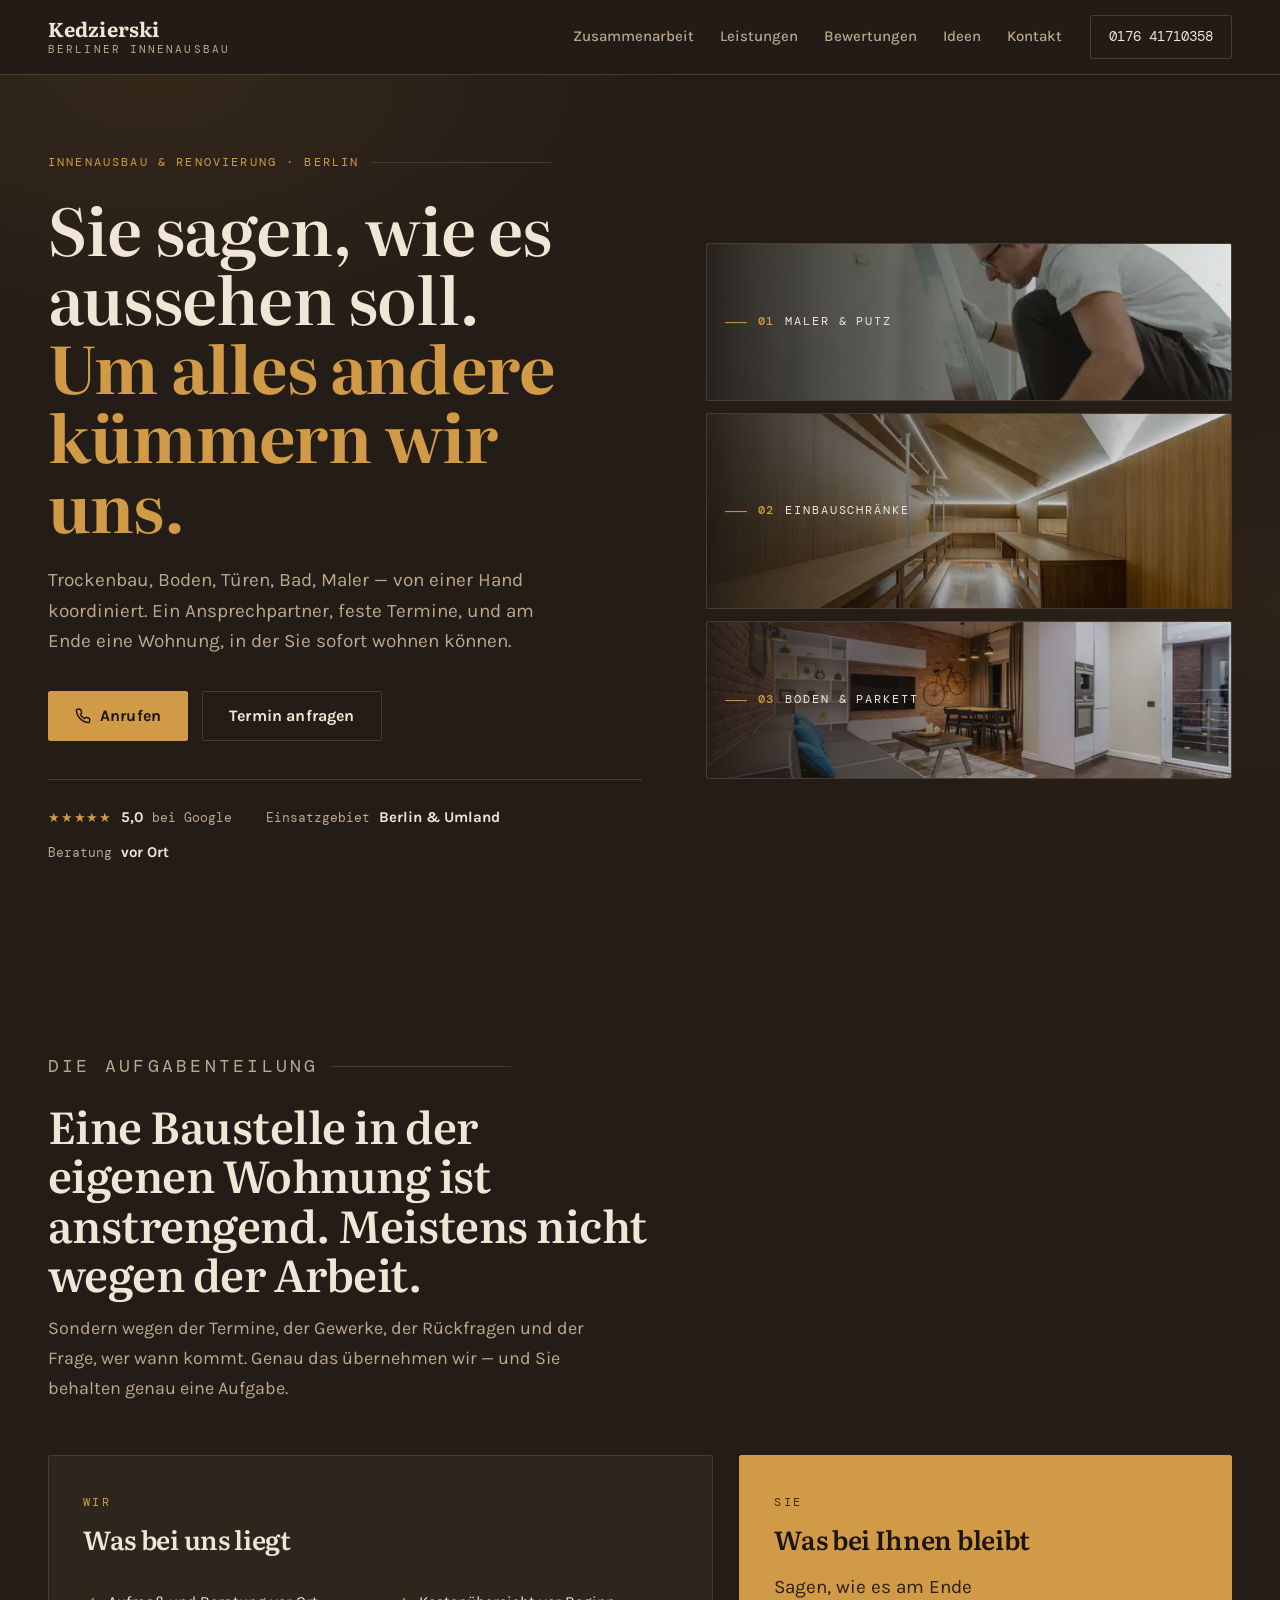
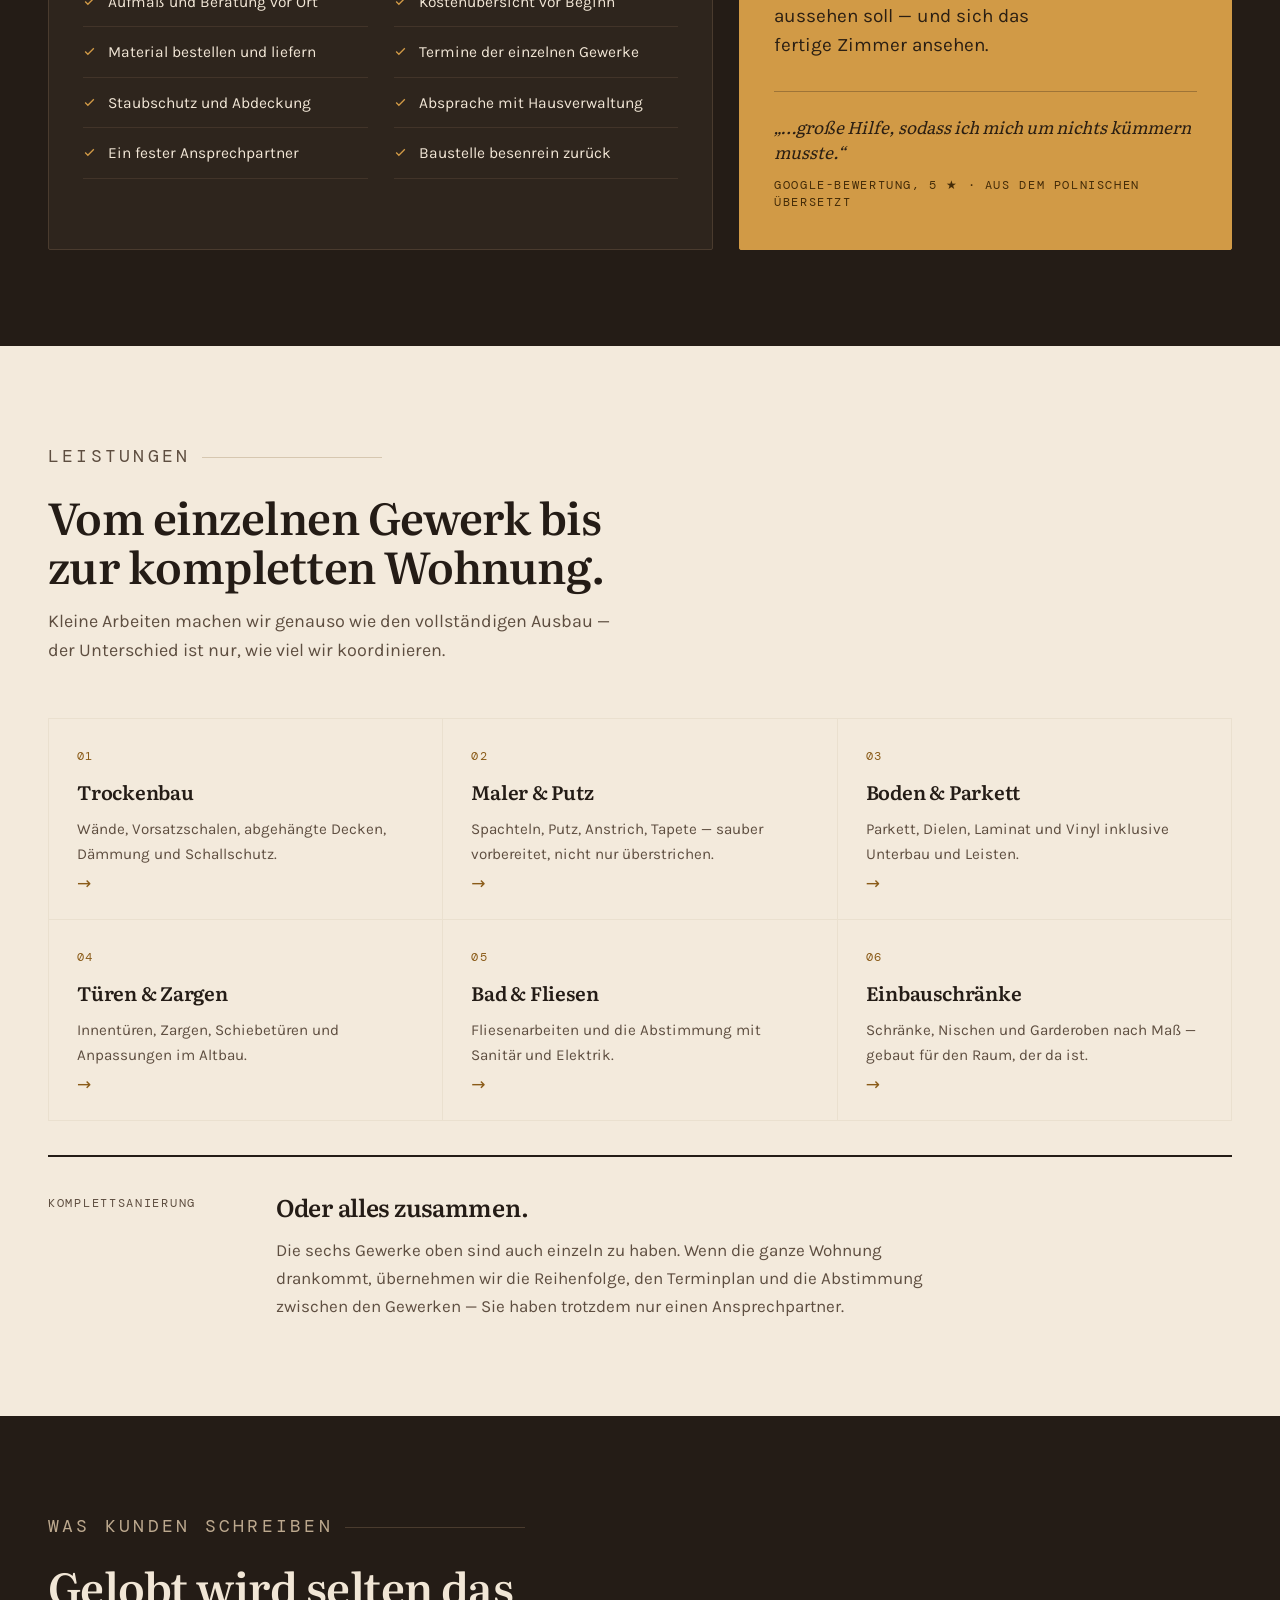
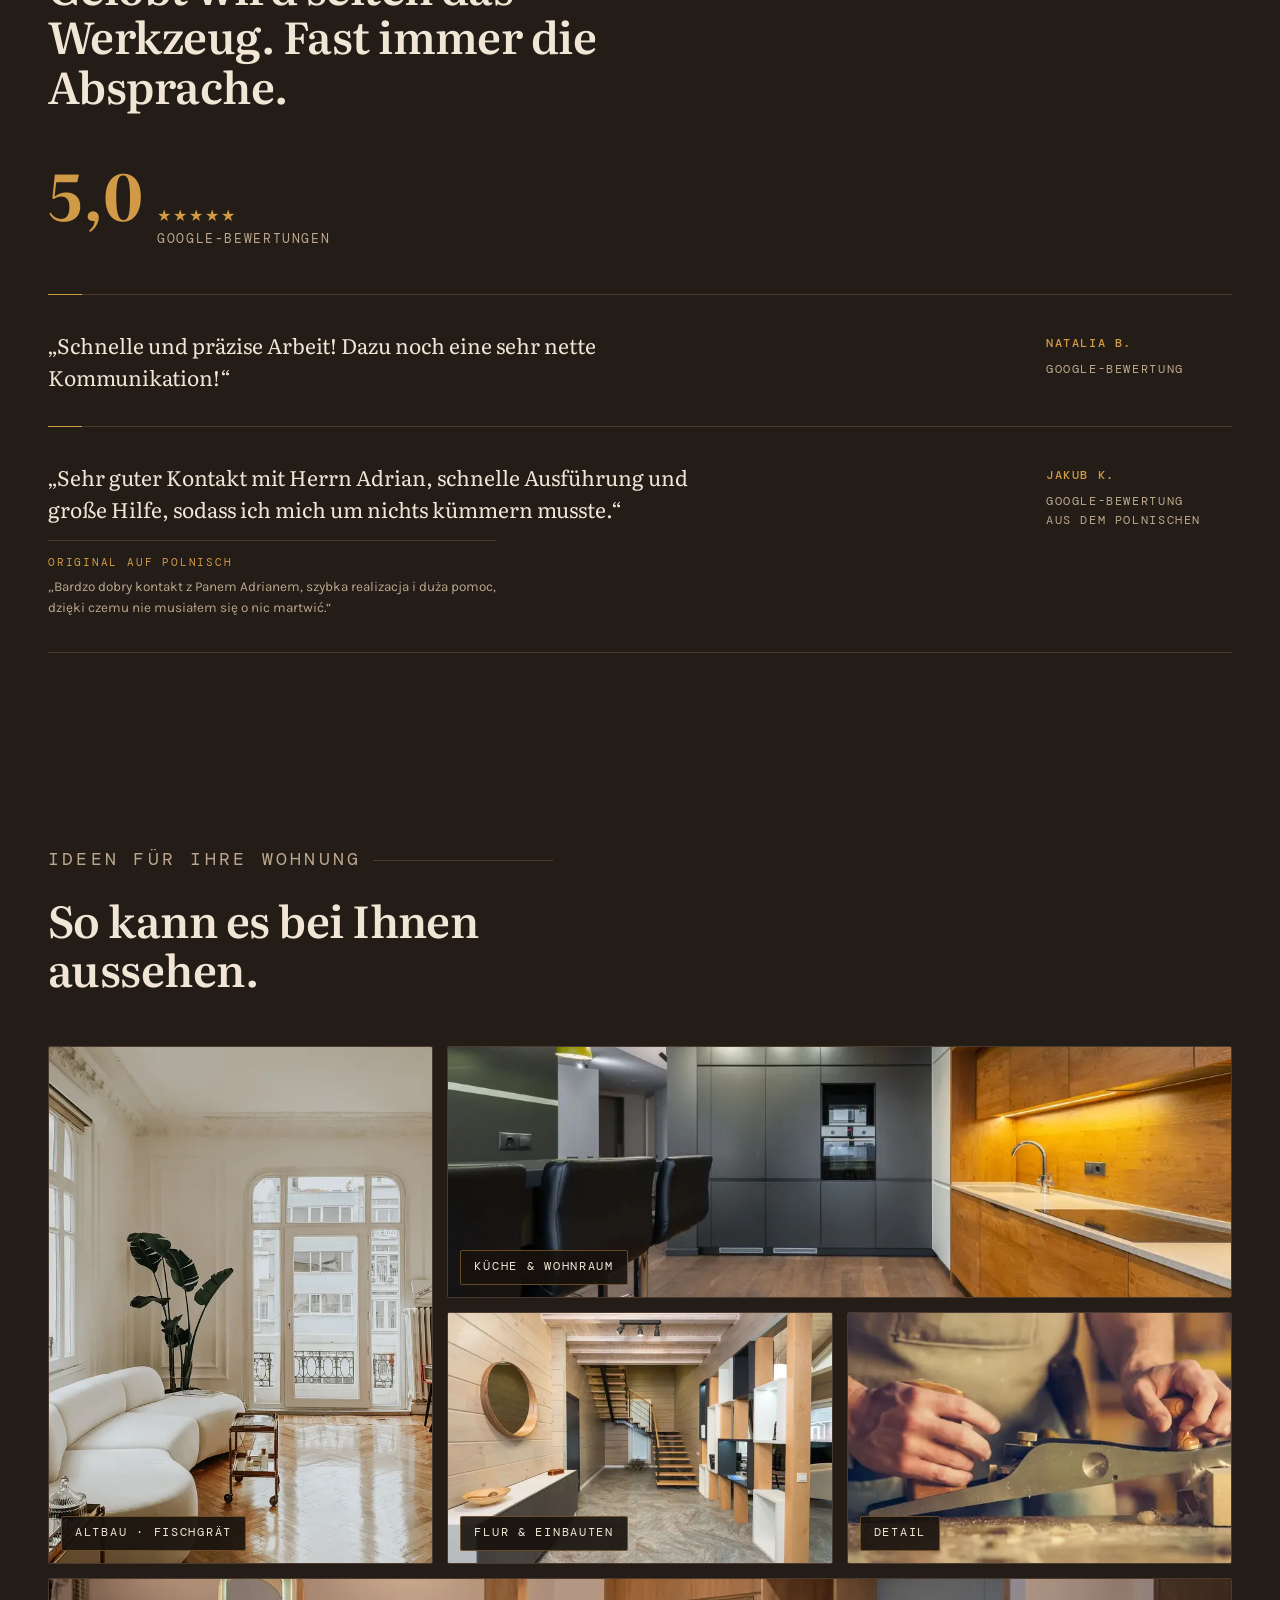
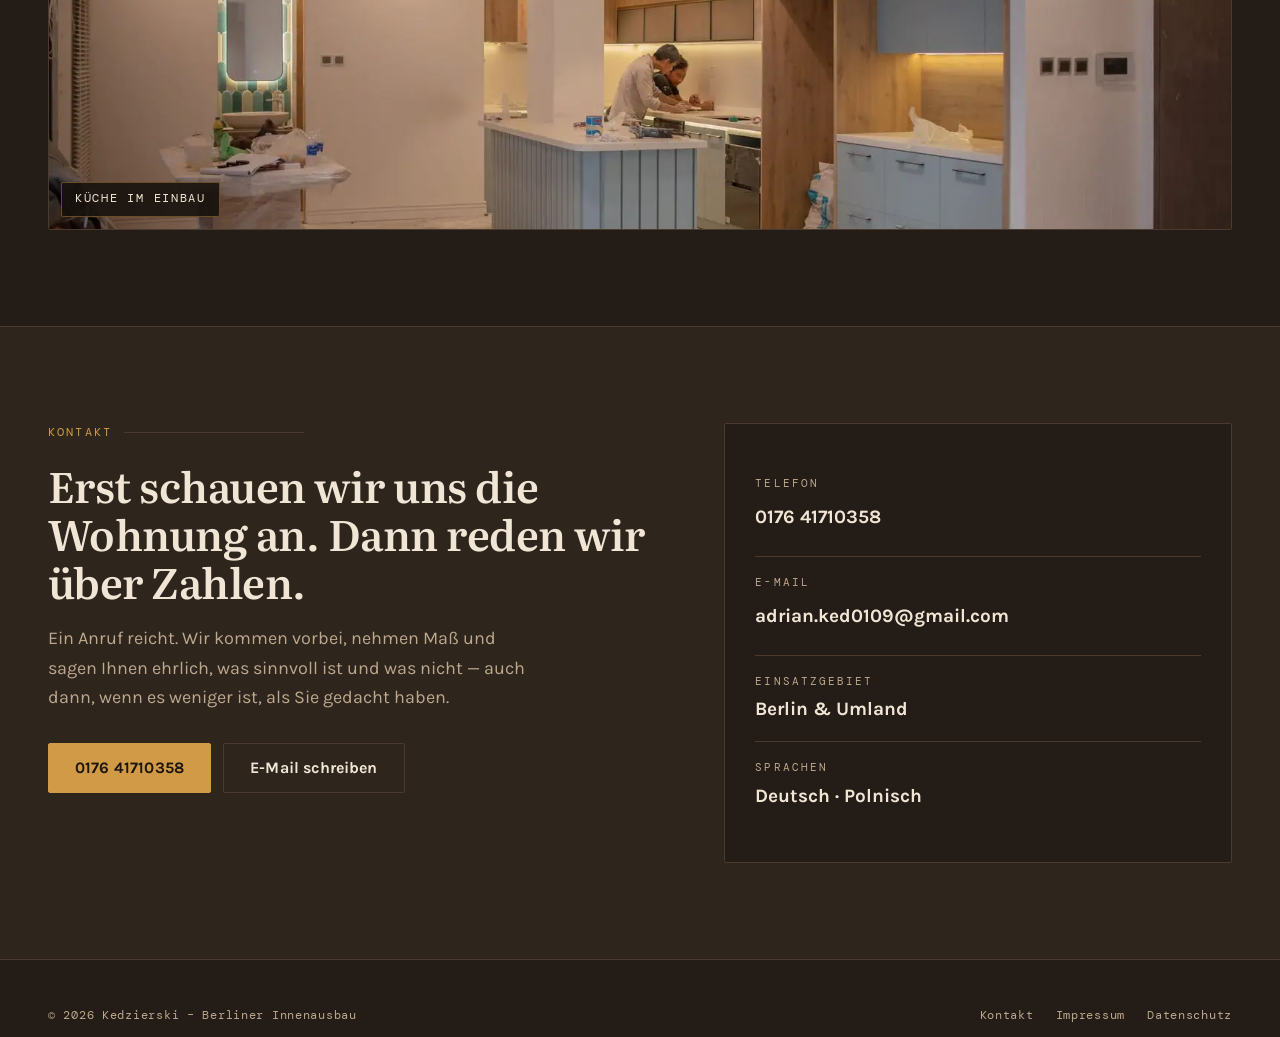
==== index.html @ a7fd0e28 "Deploy 2026-10-16T20:33 from kedzierski-site@2c02936" ====
<!DOCTYPE html><html lang="de" data-astro-cid-5hce7sga> <head><meta charset="utf-8"><meta name="viewport" content="width=device-width, initial-scale=1"><title>Innenausbau &amp; Renovierung Berlin | Kedzierski</title><meta name="description" content="Innenausbau und Renovierung in Berlin: Trockenbau, Maler &#38; Putz, Parkett, Türen, Bad &#38; Fliesen, Einbauschränke – einzeln oder als Komplettsanierung aus einer Hand."><link rel="canonical" href="https://kedzierski-innenausbau.de/"><meta name="theme-color" content="#241C16"><link rel="icon" href="/favicon.ico" sizes="32x32"><link rel="icon" href="/icon-192.png" type="image/png" sizes="192x192"><link rel="apple-touch-icon" href="/apple-touch-icon.png"><!-- share preview (WhatsApp, Facebook, Google Business links) --><meta property="og:type" content="website"><meta property="og:locale" content="de_DE"><meta property="og:site_name" content="Kedzierski – Berliner Innenausbau"><meta property="og:title" content="Innenausbau &#38; Renovierung Berlin | Kedzierski"><meta property="og:description" content="Innenausbau und Renovierung in Berlin: Trockenbau, Maler &#38; Putz, Parkett, Türen, Bad &#38; Fliesen, Einbauschränke – einzeln oder als Komplettsanierung aus einer Hand."><meta property="og:url" content="https://kedzierski-innenausbau.de/"><meta property="og:image" content="https://kedzierski-innenausbau.de/og.jpg"><meta property="og:image:width" content="1200"><meta property="og:image:height" content="630"><meta name="twitter:card" content="summary_large_image"><script type="application/ld+json">{"@context":"https://schema.org","@graph":[{"@type":"HomeAndConstructionBusiness","@id":"https://kedzierski-innenausbau.de/#betrieb","name":"Kedzierski – Berliner Innenausbau","url":"https://kedzierski-innenausbau.de/","telephone":"+4917641710358","email":"adrian.ked0109@gmail.com","image":"https://kedzierski-innenausbau.de/og.jpg","logo":"https://kedzierski-innenausbau.de/icon-512.png","address":{"@type":"PostalAddress","addressLocality":"Berlin","addressCountry":"DE"},"areaServed":{"@type":"City","name":"Berlin"},"hasMap":"https://maps.google.com/?cid=2458978748510472837","sameAs":["https://maps.google.com/?cid=2458978748510472837"],"hasOfferCatalog":{"@type":"OfferCatalog","name":"Leistungen","itemListElement":[{"@type":"Offer","itemOffered":{"@type":"Service","name":"Trockenbau","url":"https://kedzierski-innenausbau.de/trockenbau/"}},{"@type":"Offer","itemOffered":{"@type":"Service","name":"Maler & Putz","url":"https://kedzierski-innenausbau.de/maler-putz/"}},{"@type":"Offer","itemOffered":{"@type":"Service","name":"Boden & Parkett","url":"https://kedzierski-innenausbau.de/boden-parkett/"}},{"@type":"Offer","itemOffered":{"@type":"Service","name":"Türen & Zargen","url":"https://kedzierski-innenausbau.de/tueren-zargen/"}},{"@type":"Offer","itemOffered":{"@type":"Service","name":"Bad & Fliesen","url":"https://kedzierski-innenausbau.de/bad-fliesen/"}},{"@type":"Offer","itemOffered":{"@type":"Service","name":"Einbauschränke","url":"https://kedzierski-innenausbau.de/einbauschraenke/"}},{"@type":"Offer","itemOffered":{"@type":"Service","name":"Komplettsanierung"}}]}},{"@type":"WebSite","@id":"https://kedzierski-innenausbau.de/#website","url":"https://kedzierski-innenausbau.de/","name":"Kedzierski – Berliner Innenausbau","inLanguage":"de-DE","publisher":{"@id":"https://kedzierski-innenausbau.de/#betrieb"}}]}</script><!-- no Google Fonts, no Maps iframe, no third-party anything: nothing here needs consent --><link rel="stylesheet" href="/_astro/datenschutz.COICJlT1.css">
<link rel="stylesheet" href="/_astro/index.COWUiCpA.css"></head> <body data-astro-cid-5hce7sga> <header class="nav" data-astro-cid-5hce7sga> <div class="wrap nav-in" data-astro-cid-5hce7sga> <a class="brand" href="#top" data-astro-cid-5hce7sga> <b data-astro-cid-5hce7sga>Kedzierski</b> <span data-astro-cid-5hce7sga>Berliner Innenausbau</span> </a> <nav class="nav-links" data-astro-cid-5hce7sga> <a href="#ablauf" data-astro-cid-5hce7sga>Zusammenarbeit</a><a href="#leistungen" data-astro-cid-5hce7sga>Leistungen</a><a href="#bewertungen" data-astro-cid-5hce7sga>Bewertungen</a><a href="#arbeiten" data-astro-cid-5hce7sga>Ideen</a><a href="#kontakt" data-astro-cid-5hce7sga>Kontakt</a> </nav> <a class="nav-tel" href="tel:+4917641710358" data-astro-cid-5hce7sga>0176 41710358</a> </div> </header> <main id="top" data-astro-cid-5hce7sga>   <section class="hero" data-astro-cid-j7pv25f6> <div class="wrap hero-in" data-astro-cid-j7pv25f6> <div data-astro-cid-j7pv25f6> <p class="eyebrow" data-astro-cid-j7pv25f6>Innenausbau &amp; Renovierung · Berlin</p> <h1 data-astro-cid-j7pv25f6>Sie sagen, wie es aussehen soll. <em data-astro-cid-j7pv25f6>Um alles andere kümmern wir uns.</em></h1> <p class="hero-sub" data-astro-cid-j7pv25f6>Trockenbau, Boden, Türen, Bad, Maler — von einer Hand koordiniert. Ein Ansprechpartner, feste Termine, und am Ende eine Wohnung, in der Sie sofort wohnen können.</p> <div class="hero-cta" data-astro-cid-j7pv25f6> <a class="btn btn-solid" href="tel:+4917641710358" data-astro-cid-j7pv25f6> <svg width="16" height="16" viewBox="0 0 24 24" fill="none" stroke="currentColor" stroke-width="2.2" stroke-linecap="round" stroke-linejoin="round" aria-hidden="true" data-astro-cid-j7pv25f6><path d="M22 16.9v3a2 2 0 0 1-2.2 2 19.8 19.8 0 0 1-8.6-3.1 19.5 19.5 0 0 1-6-6A19.8 19.8 0 0 1 2.1 4.2 2 2 0 0 1 4.1 2h3a2 2 0 0 1 2 1.7c.1 1 .4 1.9.7 2.8a2 2 0 0 1-.5 2.1L8.1 9.9a16 16 0 0 0 6 6l1.3-1.2a2 2 0 0 1 2.1-.5c.9.3 1.8.6 2.8.7a2 2 0 0 1 1.7 2Z" data-astro-cid-j7pv25f6></path></svg> Anrufen </a> <a class="btn btn-ghost" href="#kontakt" data-astro-cid-j7pv25f6>Termin anfragen</a> </div> <div class="hero-facts" data-astro-cid-j7pv25f6> <p class="fact" data-astro-cid-j7pv25f6><span class="stars" data-astro-cid-j7pv25f6>★★★★★</span> <b data-astro-cid-j7pv25f6>5,0</b> bei Google</p> <p class="fact" data-astro-cid-j7pv25f6>Einsatzgebiet <b data-astro-cid-j7pv25f6>Berlin &amp; Umland</b></p> <p class="fact" data-astro-cid-j7pv25f6>Beratung <b data-astro-cid-j7pv25f6>vor Ort</b></p> </div> </div> <div class="slats" data-astro-cid-j7pv25f6> <a class="slat" href="/maler-putz/" data-astro-cid-j7pv25f6> <picture data-astro-cid-j7pv25f6><source type="image/webp" srcset="/images/w/pexels-6474192-640.webp 640w, /images/w/pexels-6474192-1100.webp 1100w, /images/w/pexels-6474192-1600.webp 1600w" sizes="(max-width: 900px) calc(100vw - 32px), 540px" data-astro-cid-j7pv25f6><img src="/images/pexels-6474192.jpg" alt="Handwerker verspachtelt mit einem Spachtel eine Wand im Innenausbau" width="1600" height="1067" loading="eager" data-astro-cid-j7pv25f6></picture> <span class="slat-label" data-astro-cid-j7pv25f6><i data-astro-cid-j7pv25f6></i><b data-astro-cid-j7pv25f6>01</b>Maler &amp; Putz</span> </a><a class="slat" href="/einbauschraenke/" data-astro-cid-j7pv25f6> <picture data-astro-cid-j7pv25f6><source type="image/webp" srcset="/images/w/pexels-20705883-640.webp 640w, /images/w/pexels-20705883-1100.webp 1100w, /images/w/pexels-20705883-1600.webp 1600w" sizes="(max-width: 900px) calc(100vw - 32px), 540px" data-astro-cid-j7pv25f6><img src="/images/pexels-20705883.jpg" alt="Begehbarer Kleiderschrank aus Nussbaumholz mit indirekter Beleuchtung" width="1600" height="1067" loading="eager" data-astro-cid-j7pv25f6></picture> <span class="slat-label" data-astro-cid-j7pv25f6><i data-astro-cid-j7pv25f6></i><b data-astro-cid-j7pv25f6>02</b>Einbauschränke</span> </a><a class="slat" href="/boden-parkett/" data-astro-cid-j7pv25f6> <picture data-astro-cid-j7pv25f6><source type="image/webp" srcset="/images/w/pexels-7018252-640.webp 640w, /images/w/pexels-7018252-1100.webp 1100w, /images/w/pexels-7018252-1600.webp 1600w" sizes="(max-width: 900px) calc(100vw - 32px), 540px" data-astro-cid-j7pv25f6><img src="/images/pexels-7018252.jpg" alt="Wohnzimmer mit dunklem Dielenboden und Ziegelwand nach dem Ausbau" width="1600" height="1067" loading="eager" data-astro-cid-j7pv25f6></picture> <span class="slat-label" data-astro-cid-j7pv25f6><i data-astro-cid-j7pv25f6></i><b data-astro-cid-j7pv25f6>03</b>Boden &amp; Parkett</span> </a> </div> </div> </section>  <section class="sec" id="ablauf" data-astro-cid-j7pv25f6> <div class="wrap" data-astro-cid-j7pv25f6> <div class="sec-head" data-astro-cid-j7pv25f6> <p class="eyebrow" data-astro-cid-j7pv25f6>Die Aufgabenteilung</p> <h2 data-astro-cid-j7pv25f6>Eine Baustelle in der eigenen Wohnung ist anstrengend. Meistens nicht wegen der Arbeit.</h2> <p class="sec-sub dark" data-astro-cid-j7pv25f6>Sondern wegen der Termine, der Gewerke, der Rückfragen und der Frage, wer wann kommt. Genau das übernehmen wir — und Sie behalten genau eine Aufgabe.</p> </div> <div class="split" data-astro-cid-j7pv25f6> <div class="col" data-astro-cid-j7pv25f6> <p class="col-tag" data-astro-cid-j7pv25f6>Wir</p> <h3 data-astro-cid-j7pv25f6>Was bei uns liegt</h3> <ul class="tasks" data-astro-cid-j7pv25f6> <li data-astro-cid-j7pv25f6> <svg viewBox="0 0 24 24" aria-hidden="true" data-astro-cid-j7pv25f6><path d="M20 6 9 17l-5-5" data-astro-cid-j7pv25f6></path></svg>Aufmaß und Beratung vor Ort </li><li data-astro-cid-j7pv25f6> <svg viewBox="0 0 24 24" aria-hidden="true" data-astro-cid-j7pv25f6><path d="M20 6 9 17l-5-5" data-astro-cid-j7pv25f6></path></svg>Kostenübersicht vor Beginn </li><li data-astro-cid-j7pv25f6> <svg viewBox="0 0 24 24" aria-hidden="true" data-astro-cid-j7pv25f6><path d="M20 6 9 17l-5-5" data-astro-cid-j7pv25f6></path></svg>Material bestellen und liefern </li><li data-astro-cid-j7pv25f6> <svg viewBox="0 0 24 24" aria-hidden="true" data-astro-cid-j7pv25f6><path d="M20 6 9 17l-5-5" data-astro-cid-j7pv25f6></path></svg>Termine der einzelnen Gewerke </li><li data-astro-cid-j7pv25f6> <svg viewBox="0 0 24 24" aria-hidden="true" data-astro-cid-j7pv25f6><path d="M20 6 9 17l-5-5" data-astro-cid-j7pv25f6></path></svg>Staubschutz und Abdeckung </li><li data-astro-cid-j7pv25f6> <svg viewBox="0 0 24 24" aria-hidden="true" data-astro-cid-j7pv25f6><path d="M20 6 9 17l-5-5" data-astro-cid-j7pv25f6></path></svg>Absprache mit Hausverwaltung </li><li data-astro-cid-j7pv25f6> <svg viewBox="0 0 24 24" aria-hidden="true" data-astro-cid-j7pv25f6><path d="M20 6 9 17l-5-5" data-astro-cid-j7pv25f6></path></svg>Ein fester Ansprechpartner </li><li data-astro-cid-j7pv25f6> <svg viewBox="0 0 24 24" aria-hidden="true" data-astro-cid-j7pv25f6><path d="M20 6 9 17l-5-5" data-astro-cid-j7pv25f6></path></svg>Baustelle besenrein zurück </li> </ul> </div> <div class="col accent" data-astro-cid-j7pv25f6> <p class="col-tag" data-astro-cid-j7pv25f6>Sie</p> <h3 data-astro-cid-j7pv25f6>Was bei Ihnen bleibt</h3> <p class="accent-body" data-astro-cid-j7pv25f6>Sagen, wie es am Ende aussehen soll — und sich das fertige Zimmer ansehen.</p> <blockquote class="accent-quote" data-astro-cid-j7pv25f6> „…große Hilfe, sodass ich mich um nichts kümmern musste.“ <cite data-astro-cid-j7pv25f6>Google-Bewertung, 5 ★ · aus dem Polnischen übersetzt</cite> </blockquote> </div> </div> </div> </section>  <section class="sec light" id="leistungen" data-astro-cid-j7pv25f6> <div class="wrap" data-astro-cid-j7pv25f6> <div class="sec-head" data-astro-cid-j7pv25f6> <p class="eyebrow on-light" data-astro-cid-j7pv25f6>Leistungen</p> <h2 data-astro-cid-j7pv25f6>Vom einzelnen Gewerk bis zur kompletten Wohnung.</h2> <p class="sec-sub" data-astro-cid-j7pv25f6>
Kleine Arbeiten machen wir genauso wie den vollständigen Ausbau — der Unterschied
          ist nur, wie viel wir koordinieren.
</p> </div> <div class="lv" data-astro-cid-j7pv25f6> <a class="lv-item" href="/trockenbau/" data-astro-cid-j7pv25f6> <p class="lv-n" data-astro-cid-j7pv25f6>01</p> <h3 data-astro-cid-j7pv25f6>Trockenbau</h3> <p class="lv-t" data-astro-cid-j7pv25f6>Wände, Vorsatzschalen, abgehängte Decken, Dämmung und Schallschutz.</p> <span class="lv-go" aria-hidden="true" data-astro-cid-j7pv25f6>→</span> </a><a class="lv-item" href="/maler-putz/" data-astro-cid-j7pv25f6> <p class="lv-n" data-astro-cid-j7pv25f6>02</p> <h3 data-astro-cid-j7pv25f6>Maler &amp; Putz</h3> <p class="lv-t" data-astro-cid-j7pv25f6>Spachteln, Putz, Anstrich, Tapete — sauber vorbereitet, nicht nur überstrichen.</p> <span class="lv-go" aria-hidden="true" data-astro-cid-j7pv25f6>→</span> </a><a class="lv-item" href="/boden-parkett/" data-astro-cid-j7pv25f6> <p class="lv-n" data-astro-cid-j7pv25f6>03</p> <h3 data-astro-cid-j7pv25f6>Boden &amp; Parkett</h3> <p class="lv-t" data-astro-cid-j7pv25f6>Parkett, Dielen, Laminat und Vinyl inklusive Unterbau und Leisten.</p> <span class="lv-go" aria-hidden="true" data-astro-cid-j7pv25f6>→</span> </a><a class="lv-item" href="/tueren-zargen/" data-astro-cid-j7pv25f6> <p class="lv-n" data-astro-cid-j7pv25f6>04</p> <h3 data-astro-cid-j7pv25f6>Türen &amp; Zargen</h3> <p class="lv-t" data-astro-cid-j7pv25f6>Innentüren, Zargen, Schiebetüren und Anpassungen im Altbau.</p> <span class="lv-go" aria-hidden="true" data-astro-cid-j7pv25f6>→</span> </a><a class="lv-item" href="/bad-fliesen/" data-astro-cid-j7pv25f6> <p class="lv-n" data-astro-cid-j7pv25f6>05</p> <h3 data-astro-cid-j7pv25f6>Bad &amp; Fliesen</h3> <p class="lv-t" data-astro-cid-j7pv25f6>Fliesenarbeiten und die Abstimmung mit Sanitär und Elektrik.</p> <span class="lv-go" aria-hidden="true" data-astro-cid-j7pv25f6>→</span> </a><a class="lv-item" href="/einbauschraenke/" data-astro-cid-j7pv25f6> <p class="lv-n" data-astro-cid-j7pv25f6>06</p> <h3 data-astro-cid-j7pv25f6>Einbauschränke</h3> <p class="lv-t" data-astro-cid-j7pv25f6>Schränke, Nischen und Garderoben nach Maß — gebaut für den Raum, der da ist.</p> <span class="lv-go" aria-hidden="true" data-astro-cid-j7pv25f6>→</span> </a> </div> <!-- Umbrella, deliberately NOT a tile: no number, no arrow, full width. --> <aside class="umbrella" data-astro-cid-j7pv25f6> <p class="um-label" data-astro-cid-j7pv25f6>Komplettsanierung</p> <div data-astro-cid-j7pv25f6> <h3 data-astro-cid-j7pv25f6>Oder alles zusammen.</h3> <p data-astro-cid-j7pv25f6>Die sechs Gewerke oben sind auch einzeln zu haben. Wenn die ganze Wohnung drankommt, übernehmen wir die Reihenfolge, den Terminplan und die Abstimmung zwischen den Gewerken — Sie haben trotzdem nur einen Ansprechpartner.</p> </div> </aside> </div> </section>  <section class="sec" id="bewertungen" data-astro-cid-j7pv25f6> <div class="wrap" data-astro-cid-j7pv25f6> <div class="sec-head" data-astro-cid-j7pv25f6> <p class="eyebrow" data-astro-cid-j7pv25f6>Was Kunden schreiben</p> <h2 data-astro-cid-j7pv25f6>Gelobt wird selten das Werkzeug. Fast immer die Absprache.</h2> </div> <div class="rev-top" data-astro-cid-j7pv25f6> <div class="score" data-astro-cid-j7pv25f6> <b data-astro-cid-j7pv25f6>5,0</b> <p class="meta" data-astro-cid-j7pv25f6><span class="stars" data-astro-cid-j7pv25f6>★★★★★</span>Google-Bewertungen</p> </div> </div> <div class="revs" data-astro-cid-j7pv25f6> <blockquote class="rev" data-astro-cid-j7pv25f6> <div class="rev-body" data-astro-cid-j7pv25f6> <p data-astro-cid-j7pv25f6>„Schnelle und präzise Arbeit! Dazu noch eine sehr nette Kommunikation!“</p>  </div> <footer data-astro-cid-j7pv25f6> <b data-astro-cid-j7pv25f6>Natalia B.</b>Google-Bewertung </footer> </blockquote><blockquote class="rev" data-astro-cid-j7pv25f6> <div class="rev-body" data-astro-cid-j7pv25f6> <p data-astro-cid-j7pv25f6>„Sehr guter Kontakt mit Herrn Adrian, schnelle Ausführung und große Hilfe, sodass ich mich um nichts kümmern musste.“</p> <p class="rev-orig" data-astro-cid-j7pv25f6> <span data-astro-cid-j7pv25f6>Original auf Polnisch</span> <i lang="pl" data-astro-cid-j7pv25f6>„Bardzo dobry kontakt z Panem Adrianem, szybka realizacja i duża pomoc, dzięki czemu nie musiałem się o nic martwić.“</i> </p> </div> <footer data-astro-cid-j7pv25f6> <b data-astro-cid-j7pv25f6>Jakub K.</b>Google-Bewertung<br data-astro-cid-j7pv25f6>aus dem Polnischen </footer> </blockquote> </div> </div> </section>  <section class="sec" id="arbeiten" data-astro-cid-j7pv25f6> <div class="wrap" data-astro-cid-j7pv25f6> <div class="sec-head" data-astro-cid-j7pv25f6> <p class="eyebrow" data-astro-cid-j7pv25f6>Ideen für Ihre Wohnung</p> <h2 data-astro-cid-j7pv25f6>So kann es bei Ihnen aussehen.</h2> </div> <div class="gal" data-astro-cid-j7pv25f6> <figure class="tile tall" data-astro-cid-j7pv25f6> <picture data-astro-cid-j7pv25f6><source type="image/webp" srcset="/images/w/pexels-7098014-640.webp 640w, /images/w/pexels-7098014-1100.webp 1100w, /images/w/pexels-7098014-1600.webp 1600w" sizes="(max-width: 900px) 100vw, 390px" data-astro-cid-j7pv25f6><img src="/images/pexels-7098014.jpg" alt="Heller Altbauraum mit Fischgrätparkett, Stuck und Balkontür" loading="lazy" decoding="async" data-astro-cid-j7pv25f6></picture> <figcaption class="tile-cap" data-astro-cid-j7pv25f6>Altbau · Fischgrät</figcaption> </figure><figure class="tile w2" data-astro-cid-j7pv25f6> <picture data-astro-cid-j7pv25f6><source type="image/webp" srcset="/images/w/pexels-8089079-640.webp 640w, /images/w/pexels-8089079-1100.webp 1100w, /images/w/pexels-8089079-1600.webp 1600w" sizes="(max-width: 900px) 100vw, 790px" data-astro-cid-j7pv25f6><img src="/images/pexels-8089079.jpg" alt="Küchenzeile aus Eiche mit indirekter Beleuchtung und dunklem Dielenboden" loading="lazy" decoding="async" data-astro-cid-j7pv25f6></picture> <figcaption class="tile-cap" data-astro-cid-j7pv25f6>Küche &amp; Wohnraum</figcaption> </figure><figure class="tile " data-astro-cid-j7pv25f6> <picture data-astro-cid-j7pv25f6><source type="image/webp" srcset="/images/w/pexels-7061391-640.webp 640w, /images/w/pexels-7061391-1100.webp 1100w, /images/w/pexels-7061391-1600.webp 1600w" sizes="(max-width: 900px) 50vw, 390px" data-astro-cid-j7pv25f6><img src="/images/pexels-7061391.jpg" alt="Flur mit Holzverkleidung, Treppe und eingebauten Regalen" loading="lazy" decoding="async" data-astro-cid-j7pv25f6></picture> <figcaption class="tile-cap" data-astro-cid-j7pv25f6>Flur &amp; Einbauten</figcaption> </figure><figure class="tile " data-astro-cid-j7pv25f6> <picture data-astro-cid-j7pv25f6><source type="image/webp" srcset="/images/w/pexels-374861-640.webp 640w, /images/w/pexels-374861-1100.webp 1100w, /images/w/pexels-374861-1600.webp 1600w" sizes="(max-width: 900px) 50vw, 390px" data-astro-cid-j7pv25f6><img src="/images/pexels-374861.jpg" alt="Handwerker bearbeitet ein Holzbrett mit einem Handhobel" loading="lazy" decoding="async" data-astro-cid-j7pv25f6></picture> <figcaption class="tile-cap" data-astro-cid-j7pv25f6>Detail</figcaption> </figure><figure class="tile w3" data-astro-cid-j7pv25f6> <picture data-astro-cid-j7pv25f6><source type="image/webp" srcset="/images/w/pexels-15124970-640.webp 640w, /images/w/pexels-15124970-1100.webp 1100w, /images/w/pexels-15124970-1600.webp 1600w" sizes="(max-width: 900px) 100vw, 1190px" data-astro-cid-j7pv25f6><img src="/images/pexels-15124970.jpg" alt="Handwerker beim Einbau einer Küche in einer Wohnung im Umbau" loading="lazy" decoding="async" data-astro-cid-j7pv25f6></picture> <figcaption class="tile-cap" data-astro-cid-j7pv25f6>Küche im Einbau</figcaption> </figure> </div>  </div> </section>  <section class="sec kontakt" id="kontakt" data-astro-cid-j7pv25f6> <div class="wrap k-grid" data-astro-cid-j7pv25f6> <div data-astro-cid-j7pv25f6> <p class="eyebrow" data-astro-cid-j7pv25f6>Kontakt</p> <h2 data-astro-cid-j7pv25f6>Erst schauen wir uns die Wohnung an. Dann reden wir über Zahlen.</h2> <p class="k-lead" data-astro-cid-j7pv25f6>Ein Anruf reicht. Wir kommen vorbei, nehmen Maß und sagen Ihnen ehrlich, was sinnvoll ist und was nicht — auch dann, wenn es weniger ist, als Sie gedacht haben.</p> <div class="k-btns" data-astro-cid-j7pv25f6> <a class="btn btn-solid" href="tel:+4917641710358" data-astro-cid-j7pv25f6>0176 41710358</a> <a class="btn btn-ghost" href="mailto:adrian.ked0109@gmail.com" data-astro-cid-j7pv25f6>E-Mail schreiben</a> </div> </div> <div class="k-card" data-astro-cid-j7pv25f6> <div class="k-row" data-astro-cid-j7pv25f6><span data-astro-cid-j7pv25f6>Telefon</span><a href="tel:+4917641710358" data-astro-cid-j7pv25f6>0176 41710358</a></div> <div class="k-row" data-astro-cid-j7pv25f6><span data-astro-cid-j7pv25f6>E-Mail</span><a href="mailto:adrian.ked0109@gmail.com" data-astro-cid-j7pv25f6>adrian.ked0109@gmail.com</a></div> <div class="k-row" data-astro-cid-j7pv25f6><span data-astro-cid-j7pv25f6>Einsatzgebiet</span><strong data-astro-cid-j7pv25f6>Berlin &amp; Umland</strong></div>  <div class="k-row" data-astro-cid-j7pv25f6><span data-astro-cid-j7pv25f6>Sprachen</span><strong data-astro-cid-j7pv25f6>Deutsch · Polnisch</strong></div> </div> </div> </section>  </main> <footer class="foot" data-astro-cid-5hce7sga> <div class="wrap foot-in" data-astro-cid-5hce7sga> <p data-astro-cid-5hce7sga>© 2026 Kedzierski – Berliner Innenausbau</p> <nav data-astro-cid-5hce7sga> <a href="#kontakt" data-astro-cid-5hce7sga>Kontakt</a> <a href="/impressum/" data-astro-cid-5hce7sga>Impressum</a> <a href="/datenschutz/" data-astro-cid-5hce7sga>Datenschutz</a> </nav> </div> </footer>  </body> </html>
---- _astro/datenschutz.COICJlT1.css ----
@font-face{font-family:DM Mono;font-style:normal;font-weight:400;font-display:swap;src:url(/_astro/dmmono-v16-latin-ext-aFTU7PB1QTsUX8KYthSQBLyM.C2zvOubV.woff2) format("woff2");unicode-range:U+0100-02BA,U+02BD-02C5,U+02C7-02CC,U+02CE-02D7,U+02DD-02FF,U+0304,U+0308,U+0329,U+1D00-1DBF,U+1E00-1E9F,U+1EF2-1EFF,U+2020,U+20A0-20AB,U+20AD-20C0,U+2113,U+2C60-2C7F,U+A720-A7FF}@font-face{font-family:DM Mono;font-style:normal;font-weight:400;font-display:swap;src:url(/_astro/dmmono-v16-latin-aFTU7PB1QTsUX8KYthqQBA.4GdczIuU.woff2) format("woff2");unicode-range:U+0000-00FF,U+0131,U+0152-0153,U+02BB-02BC,U+02C6,U+02DA,U+02DC,U+0304,U+0308,U+0329,U+2000-206F,U+20AC,U+2122,U+2191,U+2193,U+2212,U+2215,U+FEFF,U+FFFD}@font-face{font-family:DM Mono;font-style:normal;font-weight:500;font-display:swap;src:url(/_astro/dmmono-v16-latin-ext-aFTR7PB1QTsUX8KYvumzEY2tbZX9.BtRyHRi6.woff2) format("woff2");unicode-range:U+0100-02BA,U+02BD-02C5,U+02C7-02CC,U+02CE-02D7,U+02DD-02FF,U+0304,U+0308,U+0329,U+1D00-1DBF,U+1E00-1E9F,U+1EF2-1EFF,U+2020,U+20A0-20AB,U+20AD-20C0,U+2113,U+2C60-2C7F,U+A720-A7FF}@font-face{font-family:DM Mono;font-style:normal;font-weight:500;font-display:swap;src:url(/_astro/dmmono-v16-latin-aFTR7PB1QTsUX8KYvumzEYOtbQ.DRMDZjhP.woff2) format("woff2");unicode-range:U+0000-00FF,U+0131,U+0152-0153,U+02BB-02BC,U+02C6,U+02DA,U+02DC,U+0304,U+0308,U+0329,U+2000-206F,U+20AC,U+2122,U+2191,U+2193,U+2212,U+2215,U+FEFF,U+FFFD}@font-face{font-family:Karla;font-style:normal;font-weight:400 700;font-display:swap;src:url(/_astro/karla-v33-latin-ext-qkB9XvYC6trAT55ZBi1ueQVIjQTD-JrIH2G7nytkHRyQ8p4wUjm6bnEr.BGUH8FuG.woff2) format("woff2");unicode-range:U+0100-02BA,U+02BD-02C5,U+02C7-02CC,U+02CE-02D7,U+02DD-02FF,U+0304,U+0308,U+0329,U+1D00-1DBF,U+1E00-1E9F,U+1EF2-1EFF,U+2020,U+20A0-20AB,U+20AD-20C0,U+2113,U+2C60-2C7F,U+A720-A7FF}@font-face{font-family:Karla;font-style:normal;font-weight:400 700;font-display:swap;src:url(/_astro/karla-v33-latin-qkB9XvYC6trAT55ZBi1ueQVIjQTD-JrIH2G7nytkHRyQ8p4wUje6bg.C1qp5MLU.woff2) format("woff2");unicode-range:U+0000-00FF,U+0131,U+0152-0153,U+02BB-02BC,U+02C6,U+02DA,U+02DC,U+0304,U+0308,U+0329,U+2000-206F,U+20AC,U+2122,U+2191,U+2193,U+2212,U+2215,U+FEFF,U+FFFD}@font-face{font-family:Literata;font-style:normal;font-weight:400 700;font-display:swap;src:url(/_astro/literata-v40-latin-ext-or3PQ6P12-iJxAIgLa78DkTtAoDhk0oVpaK3YLanFLHpPf2TbLi4J__WTFCW.-vWOuwpV.woff2) format("woff2");unicode-range:U+0100-02BA,U+02BD-02C5,U+02C7-02CC,U+02CE-02D7,U+02DD-02FF,U+0304,U+0308,U+0329,U+1D00-1DBF,U+1E00-1E9F,U+1EF2-1EFF,U+2020,U+20A0-20AB,U+20AD-20C0,U+2113,U+2C60-2C7F,U+A720-A7FF}@font-face{font-family:Literata;font-style:normal;font-weight:400 700;font-display:swap;src:url(/_astro/literata-v40-latin-or3PQ6P12-iJxAIgLa78DkTtAoDhk0oVpaK3YLanFLHpPf2TbLi4J_HWTA.Cedbco83.woff2) format("woff2");unicode-range:U+0000-00FF,U+0131,U+0152-0153,U+02BB-02BC,U+02C6,U+02DA,U+02DC,U+0304,U+0308,U+0329,U+2000-206F,U+20AC,U+2122,U+2191,U+2193,U+2212,U+2215,U+FEFF,U+FFFD}:root{--walnut: #241C16;--walnut-2: #2E251D;--walnut-3: #382D24;--line: #4A3B2E;--oak: #F1E6D6;--oak-dim: #BCA88E;--linen: #F3EADC;--linen-2: #EAE0CF;--brass: #D19A46;--brass-soft: #E3B067;--brass-deep: #8A5B18;--ink: #241C16;--ink-dim: #5E4E40;--disp: "Literata", Georgia, serif;--sans: "Karla", system-ui, -apple-system, "Segoe UI", sans-serif;--mono: "DM Mono", ui-monospace, "SFMono-Regular", Consolas, monospace;--wrap: 1240px;--nav-h: 74px}*,*:before,*:after{box-sizing:border-box}html{scroll-behavior:smooth}@media (prefers-reduced-motion: reduce){html{scroll-behavior:auto}}body{margin:0;background:var(--walnut);color:var(--oak);font-family:var(--sans);font-size:17px;line-height:1.65;-webkit-font-smoothing:antialiased}img{max-width:100%;display:block}picture{display:contents}figure,blockquote,figcaption{margin:0}a{color:inherit}h1,h2,h3{font-family:var(--disp);font-weight:600;margin:0;letter-spacing:-.012em}p{margin:0}::selection{background:var(--brass);color:var(--walnut)}.wrap{width:100%;max-width:var(--wrap);margin-inline:auto;padding-left:28px;padding-right:28px}.eyebrow{font-family:var(--mono);font-size:12px;letter-spacing:.18em;text-transform:uppercase;color:var(--brass);margin:0 0 20px;display:flex;align-items:center;gap:12px}.eyebrow:after{content:"";height:1px;flex:1;background:var(--line);max-width:180px}.eyebrow.on-light{color:var(--brass-deep)}.eyebrow.on-light:after{background:#d6c7b0}.btn{display:inline-flex;align-items:center;justify-content:center;gap:9px;min-height:50px;padding:0 26px;border-radius:2px;font-family:var(--sans);font-size:16px;font-weight:700;letter-spacing:.01em;text-decoration:none;border:1px solid transparent;cursor:pointer;transition:background .16s ease,color .16s ease,border-color .16s ease}.btn-solid{background:var(--brass);color:#1b140f;border-color:var(--brass)}.btn-solid:hover{background:var(--brass-soft);border-color:var(--brass-soft)}.btn-ghost{background:transparent;color:var(--oak);border-color:var(--line)}.btn-ghost:hover{border-color:var(--brass);color:var(--brass)}.sec{padding-top:96px;padding-bottom:96px}.sec-head{max-width:60ch;margin-bottom:52px}.sec-head h2{font-size:clamp(29px,3.5vw,44px);line-height:1.12;margin:0 0 16px}.sec-head p{color:var(--oak-dim);font-size:18px;max-width:52ch}.light{background:var(--linen);color:var(--ink)}.light h2,.light h3{color:var(--ink)}.light .sec-head p{color:var(--ink-dim)}a:focus-visible,button:focus-visible{outline:2px solid var(--brass-soft);outline-offset:3px}@media (max-width: 760px){body{font-size:16px}.wrap{padding-left:20px;padding-right:20px}.sec{padding-top:68px;padding-bottom:68px}}@media (max-width: 520px){.wrap{padding-left:16px;padding-right:16px}}.nav[data-astro-cid-5hce7sga]{position:sticky;top:0;z-index:60;background:#241c16f0;backdrop-filter:saturate(140%) blur(8px);border-bottom:1px solid var(--line)}.nav-in[data-astro-cid-5hce7sga]{display:flex;align-items:center;gap:28px;height:var(--nav-h)}.brand[data-astro-cid-5hce7sga]{display:flex;flex-direction:column;justify-content:center;min-height:44px;line-height:1.05;text-decoration:none;margin-right:auto}.brand[data-astro-cid-5hce7sga] b[data-astro-cid-5hce7sga]{font-family:var(--disp);font-size:20px;font-weight:700;letter-spacing:.005em}.brand[data-astro-cid-5hce7sga] span[data-astro-cid-5hce7sga]{font-family:var(--mono);font-size:10.5px;letter-spacing:.2em;text-transform:uppercase;color:var(--oak-dim);margin-top:5px}.nav-links[data-astro-cid-5hce7sga]{display:flex;gap:26px;align-items:center}.nav-links[data-astro-cid-5hce7sga] a[data-astro-cid-5hce7sga]{font-size:15px;font-weight:500;text-decoration:none;color:var(--oak-dim);padding:6px 0;border-bottom:1px solid transparent;transition:color .16s ease,border-color .16s ease}.nav-links[data-astro-cid-5hce7sga] a[data-astro-cid-5hce7sga]:hover{color:var(--oak);border-bottom-color:var(--brass)}.nav-tel[data-astro-cid-5hce7sga]{display:inline-flex;align-items:center;gap:8px;min-height:44px;padding:0 18px;border:1px solid var(--line);border-radius:2px;text-decoration:none;font-family:var(--mono);font-size:14px;color:var(--oak);white-space:nowrap;transition:border-color .16s ease,color .16s ease}.nav-tel[data-astro-cid-5hce7sga]:hover{border-color:var(--brass);color:var(--brass)}.foot[data-astro-cid-5hce7sga]{border-top:1px solid var(--line);padding:34px 0;background:var(--walnut)}.foot-in[data-astro-cid-5hce7sga]{display:flex;flex-wrap:wrap;gap:16px 30px;align-items:center;justify-content:space-between}.foot[data-astro-cid-5hce7sga] p[data-astro-cid-5hce7sga],.foot[data-astro-cid-5hce7sga] a[data-astro-cid-5hce7sga]{font-family:var(--mono);font-size:12px;letter-spacing:.06em;color:var(--oak-dim)}.foot[data-astro-cid-5hce7sga] nav[data-astro-cid-5hce7sga]{display:flex;gap:22px}.foot[data-astro-cid-5hce7sga] a[data-astro-cid-5hce7sga]{text-decoration:none;min-height:44px;display:inline-flex;align-items:center}.foot[data-astro-cid-5hce7sga] a[data-astro-cid-5hce7sga]:hover{color:var(--brass)}@media (max-width: 900px){.nav-links[data-astro-cid-5hce7sga]{display:none}}
---- _astro/index.COWUiCpA.css ----
.hero[data-astro-cid-j7pv25f6]{padding-top:78px;padding-bottom:86px;position:relative;overflow:hidden}.hero[data-astro-cid-j7pv25f6]:before{content:"";position:absolute;inset:0;pointer-events:none;background:radial-gradient(760px 420px at 12% 0%,rgba(209,154,70,.09),transparent 70%),radial-gradient(620px 380px at 100% 60%,rgba(209,154,70,.05),transparent 72%)}.hero-in[data-astro-cid-j7pv25f6]{position:relative;display:grid;grid-template-columns:minmax(0,1.06fr) minmax(0,.94fr);gap:64px;align-items:center}.hero[data-astro-cid-j7pv25f6] h1[data-astro-cid-j7pv25f6]{font-size:clamp(38px,5.1vw,66px);line-height:1.06;font-weight:600;margin:0 0 26px;max-width:14ch}.hero[data-astro-cid-j7pv25f6] h1[data-astro-cid-j7pv25f6] em[data-astro-cid-j7pv25f6]{font-style:normal;color:var(--brass);font-weight:700;display:block}.hero-sub[data-astro-cid-j7pv25f6]{font-size:19px;line-height:1.62;color:var(--oak-dim);max-width:46ch;margin:0 0 34px}.hero-cta[data-astro-cid-j7pv25f6]{display:flex;flex-wrap:wrap;gap:14px;margin-bottom:38px}.hero-facts[data-astro-cid-j7pv25f6]{display:flex;flex-wrap:wrap;gap:0 34px;border-top:1px solid var(--line);padding-top:20px}.fact[data-astro-cid-j7pv25f6]{display:flex;align-items:baseline;gap:9px;font-family:var(--mono);font-size:13px;color:var(--oak-dim);padding:5px 0}.fact[data-astro-cid-j7pv25f6] b[data-astro-cid-j7pv25f6]{font-family:var(--sans);font-size:15px;font-weight:700;color:var(--oak)}.fact[data-astro-cid-j7pv25f6] .stars[data-astro-cid-j7pv25f6]{color:var(--brass);letter-spacing:.06em}.slats[data-astro-cid-j7pv25f6]{display:flex;flex-direction:column;gap:12px}.slat[data-astro-cid-j7pv25f6]{position:relative;display:block;overflow:hidden;border-radius:2px;border:1px solid var(--line);background:var(--walnut-2);height:158px;text-decoration:none}.slat[data-astro-cid-j7pv25f6]:nth-child(2){height:196px}.slat[data-astro-cid-j7pv25f6] img[data-astro-cid-j7pv25f6]{width:100%;height:100%;object-fit:cover;transform:scale(1.02);transition:transform .5s ease}.slat[data-astro-cid-j7pv25f6]:hover img[data-astro-cid-j7pv25f6]{transform:scale(1.06)}.slat[data-astro-cid-j7pv25f6]:after{content:"";position:absolute;inset:0;background:linear-gradient(90deg,#1e1712ed,#1e171259 46%,#1e17120f)}.slat-label[data-astro-cid-j7pv25f6]{position:absolute;left:18px;top:50%;transform:translateY(-50%);z-index:2;font-family:var(--mono);font-size:12px;letter-spacing:.16em;text-transform:uppercase;color:var(--oak);display:flex;align-items:center;gap:11px}.slat-label[data-astro-cid-j7pv25f6] i[data-astro-cid-j7pv25f6]{display:block;width:22px;height:1px;background:var(--brass);font-style:normal}.slat-label[data-astro-cid-j7pv25f6] b[data-astro-cid-j7pv25f6]{font-family:var(--mono);font-weight:500;color:var(--brass);letter-spacing:.1em}.sec-sub[data-astro-cid-j7pv25f6]{color:var(--ink-dim);margin-top:14px}.lv[data-astro-cid-j7pv25f6]{display:grid;grid-template-columns:repeat(3,1fr);gap:1px;background:var(--linen-2);border:1px solid var(--linen-2)}.lv-item[data-astro-cid-j7pv25f6]{position:relative;display:block;background:var(--linen);padding:28px 26px 52px;text-decoration:none;color:inherit;transition:background .18s ease}.lv-item[data-astro-cid-j7pv25f6]{border-left:2px solid transparent;transition:background .18s ease,border-color .18s ease}.lv-item[data-astro-cid-j7pv25f6]:hover{background:#f9f2e7;border-left-color:var(--brass)}.lv-n[data-astro-cid-j7pv25f6]{font-family:var(--mono);font-size:.74rem;color:var(--brass-deep);letter-spacing:.1em}.lv-item[data-astro-cid-j7pv25f6] h3[data-astro-cid-j7pv25f6]{font-size:1.22rem;margin:10px 0 8px}.lv-t[data-astro-cid-j7pv25f6]{color:var(--ink-dim);font-size:.95rem}.lv-go[data-astro-cid-j7pv25f6]{position:absolute;left:26px;bottom:22px;color:var(--brass-deep);transition:transform .18s ease}.lv-item[data-astro-cid-j7pv25f6]:hover .lv-go[data-astro-cid-j7pv25f6]{transform:translate(5px)}.umbrella[data-astro-cid-j7pv25f6]{display:grid;grid-template-columns:200px 1fr;gap:28px;align-items:start;margin-top:34px;padding-top:30px;border-top:2px solid var(--ink)}.um-label[data-astro-cid-j7pv25f6]{font-family:var(--mono);font-size:.76rem;letter-spacing:.14em;text-transform:uppercase;color:var(--brass-deep);padding-top:6px}.umbrella[data-astro-cid-j7pv25f6] h3[data-astro-cid-j7pv25f6]{font-size:1.5rem;margin-bottom:10px}.umbrella[data-astro-cid-j7pv25f6] p[data-astro-cid-j7pv25f6]{color:var(--ink-dim);max-width:68ch}.sec-sub[data-astro-cid-j7pv25f6].dark{color:var(--oak-dim)}.split[data-astro-cid-j7pv25f6]{display:grid;grid-template-columns:minmax(0,1.35fr) minmax(0,1fr);gap:26px;align-items:stretch}.col[data-astro-cid-j7pv25f6]{border:1px solid var(--line);background:var(--walnut-2);border-radius:2px;padding:38px 34px}.col[data-astro-cid-j7pv25f6].accent{background:var(--brass);border-color:var(--brass);color:#1b140f;display:flex;flex-direction:column}.col-tag[data-astro-cid-j7pv25f6]{font-family:var(--mono);font-size:11.5px;letter-spacing:.2em;text-transform:uppercase;color:var(--brass);margin-bottom:10px}.col[data-astro-cid-j7pv25f6].accent .col-tag[data-astro-cid-j7pv25f6]{color:#432b08}.col[data-astro-cid-j7pv25f6] h3[data-astro-cid-j7pv25f6]{font-size:26px;line-height:1.2;margin:0 0 24px}.col[data-astro-cid-j7pv25f6].accent h3[data-astro-cid-j7pv25f6]{margin-bottom:18px}.tasks[data-astro-cid-j7pv25f6]{list-style:none;margin:0;padding:0;display:grid;grid-template-columns:repeat(2,minmax(0,1fr));gap:2px 26px}.tasks[data-astro-cid-j7pv25f6] li[data-astro-cid-j7pv25f6]{display:flex;gap:12px;align-items:flex-start;padding:11px 0;border-bottom:1px solid rgba(74,59,46,.7);font-size:15.5px;color:var(--oak)}.tasks[data-astro-cid-j7pv25f6] li[data-astro-cid-j7pv25f6] svg[data-astro-cid-j7pv25f6]{flex:none;margin-top:5px;width:13px;height:13px;stroke:var(--brass);stroke-width:2.4;fill:none}.accent-body[data-astro-cid-j7pv25f6]{font-size:19px;line-height:1.55;color:#2b1f13;margin:0 0 auto;max-width:24ch}.accent-quote[data-astro-cid-j7pv25f6]{margin-top:30px;padding-top:22px;border-top:1px solid rgba(27,20,15,.28);font-family:var(--disp);font-size:17px;line-height:1.5;font-style:italic;color:#2b1f13}.accent-quote[data-astro-cid-j7pv25f6] cite[data-astro-cid-j7pv25f6]{display:block;margin-top:12px;font-family:var(--mono);font-style:normal;font-size:11.5px;letter-spacing:.14em;text-transform:uppercase;color:#432b08}.rev-top[data-astro-cid-j7pv25f6]{display:flex;flex-wrap:wrap;align-items:flex-end;gap:22px 40px;margin-bottom:44px}.score[data-astro-cid-j7pv25f6]{display:flex;align-items:baseline;gap:14px}.score[data-astro-cid-j7pv25f6] b[data-astro-cid-j7pv25f6]{font-family:var(--disp);font-size:64px;line-height:1;font-weight:700;color:var(--brass)}.score[data-astro-cid-j7pv25f6] .meta[data-astro-cid-j7pv25f6]{font-family:var(--mono);font-size:12.5px;letter-spacing:.13em;text-transform:uppercase;color:var(--oak-dim);line-height:1.7}.score[data-astro-cid-j7pv25f6] .meta[data-astro-cid-j7pv25f6] .stars[data-astro-cid-j7pv25f6]{display:block;color:var(--brass);font-size:16px;letter-spacing:.12em}.revs[data-astro-cid-j7pv25f6]{display:flex;flex-direction:column;border-top:1px solid var(--line)}.rev[data-astro-cid-j7pv25f6]{display:grid;grid-template-columns:minmax(0,1fr) 186px;gap:44px;padding:34px 0;border-bottom:1px solid var(--line);position:relative}.rev[data-astro-cid-j7pv25f6]:before{content:"";position:absolute;left:0;top:-1px;width:34px;height:1px;background:var(--brass)}.rev[data-astro-cid-j7pv25f6] p[data-astro-cid-j7pv25f6]{font-family:var(--disp);font-size:21px;line-height:1.5;color:var(--oak);max-width:56ch}.rev[data-astro-cid-j7pv25f6] .rev-orig[data-astro-cid-j7pv25f6]{margin-top:16px;padding-top:14px;border-top:1px solid var(--line);font-family:var(--sans);font-size:13.5px;line-height:1.55;color:var(--oak-dim)}.rev[data-astro-cid-j7pv25f6] .rev-orig[data-astro-cid-j7pv25f6] span[data-astro-cid-j7pv25f6]{display:block;margin-bottom:5px;font-family:var(--mono);font-size:10.5px;letter-spacing:.17em;text-transform:uppercase;color:var(--brass)}.rev[data-astro-cid-j7pv25f6] .rev-orig[data-astro-cid-j7pv25f6] i[data-astro-cid-j7pv25f6]{font-style:normal}.rev[data-astro-cid-j7pv25f6] footer[data-astro-cid-j7pv25f6]{font-family:var(--mono);font-size:11.5px;letter-spacing:.14em;text-transform:uppercase;color:var(--oak-dim);display:flex;flex-direction:column;gap:7px;padding-top:6px}.rev[data-astro-cid-j7pv25f6] footer[data-astro-cid-j7pv25f6] b[data-astro-cid-j7pv25f6]{font-family:var(--mono);font-weight:500;color:var(--brass);letter-spacing:.14em}.gal[data-astro-cid-j7pv25f6]{display:grid;grid-template-columns:repeat(3,minmax(0,1fr));grid-auto-rows:252px;gap:14px}.tile[data-astro-cid-j7pv25f6]{position:relative;overflow:hidden;border-radius:2px;border:1px solid var(--line);background:var(--walnut-2);min-width:0;min-height:0}.tile[data-astro-cid-j7pv25f6] img[data-astro-cid-j7pv25f6]{width:100%;height:100%;object-fit:cover}.tile[data-astro-cid-j7pv25f6].tall{grid-row:span 2}.tile[data-astro-cid-j7pv25f6].tall img[data-astro-cid-j7pv25f6]{object-position:center 62%}.tile[data-astro-cid-j7pv25f6].w2{grid-column:span 2}.tile[data-astro-cid-j7pv25f6].w3{grid-column:span 3}.tile-cap[data-astro-cid-j7pv25f6]{position:absolute;left:12px;bottom:12px;z-index:2;padding:7px 13px;border-radius:2px;background:#18120ee6;border:1px solid rgba(209,154,70,.42);font-family:var(--mono);font-size:11.5px;letter-spacing:.15em;text-transform:uppercase;color:var(--oak)}.gal-note[data-astro-cid-j7pv25f6]{margin-top:18px;font-family:var(--mono);font-size:12px;letter-spacing:.04em;color:var(--oak-dim)}.kontakt[data-astro-cid-j7pv25f6]{background:var(--walnut-2);border-top:1px solid var(--line)}.k-grid[data-astro-cid-j7pv25f6]{display:grid;grid-template-columns:minmax(0,1.1fr) minmax(0,.9fr);gap:56px;align-items:start}.k-grid[data-astro-cid-j7pv25f6] h2[data-astro-cid-j7pv25f6]{font-size:clamp(28px,3.3vw,42px);line-height:1.14;margin:0 0 18px}.k-lead[data-astro-cid-j7pv25f6]{color:var(--oak-dim);font-size:18px;max-width:44ch;margin-bottom:30px}.k-card[data-astro-cid-j7pv25f6]{border:1px solid var(--line);background:var(--walnut);border-radius:2px;padding:34px 30px}.k-row[data-astro-cid-j7pv25f6]{display:flex;flex-direction:column;gap:4px;padding:16px 0;border-bottom:1px solid var(--line)}.k-row[data-astro-cid-j7pv25f6]:last-of-type{border-bottom:0}.k-row[data-astro-cid-j7pv25f6] span[data-astro-cid-j7pv25f6]{font-family:var(--mono);font-size:11px;letter-spacing:.19em;text-transform:uppercase;color:var(--oak-dim)}.k-row[data-astro-cid-j7pv25f6] a[data-astro-cid-j7pv25f6],.k-row[data-astro-cid-j7pv25f6] strong[data-astro-cid-j7pv25f6]{font-size:19px;font-weight:700;text-decoration:none;color:var(--oak);word-break:break-word}.k-row[data-astro-cid-j7pv25f6] a[data-astro-cid-j7pv25f6]{min-height:44px;display:inline-flex;align-items:center}.k-row[data-astro-cid-j7pv25f6] a[data-astro-cid-j7pv25f6]:hover{color:var(--brass)}.k-btns[data-astro-cid-j7pv25f6]{display:flex;flex-wrap:wrap;gap:12px;margin-top:24px}@media (max-width: 1080px){.split[data-astro-cid-j7pv25f6]{grid-template-columns:minmax(0,1fr)}.k-grid[data-astro-cid-j7pv25f6]{grid-template-columns:minmax(0,1fr);gap:38px}}@media (max-width: 960px){.gal[data-astro-cid-j7pv25f6]{grid-template-columns:repeat(2,minmax(0,1fr));grid-auto-rows:232px}.tile[data-astro-cid-j7pv25f6].tall{grid-column:span 2;grid-row:span 2}.tile[data-astro-cid-j7pv25f6].w2,.tile[data-astro-cid-j7pv25f6].w3{grid-column:span 2}}@media (max-width: 760px){.tasks[data-astro-cid-j7pv25f6]{grid-template-columns:minmax(0,1fr)}.rev[data-astro-cid-j7pv25f6]{grid-template-columns:minmax(0,1fr);gap:18px;padding:28px 0}.rev[data-astro-cid-j7pv25f6] p[data-astro-cid-j7pv25f6]{font-size:19px}.col[data-astro-cid-j7pv25f6]{padding:30px 24px}}@media (max-width: 560px){.gal[data-astro-cid-j7pv25f6]{grid-auto-rows:178px}}@media (max-width: 980px){.hero-in[data-astro-cid-j7pv25f6]{grid-template-columns:minmax(0,1fr);gap:48px}.hero[data-astro-cid-j7pv25f6] h1[data-astro-cid-j7pv25f6]{max-width:18ch}.lv[data-astro-cid-j7pv25f6]{grid-template-columns:repeat(2,1fr)}.umbrella[data-astro-cid-j7pv25f6]{grid-template-columns:1fr;gap:10px}}@media (max-width: 620px){.lv[data-astro-cid-j7pv25f6]{grid-template-columns:1fr}.slat[data-astro-cid-j7pv25f6]{height:118px}.slat[data-astro-cid-j7pv25f6]:nth-child(2){height:146px}}
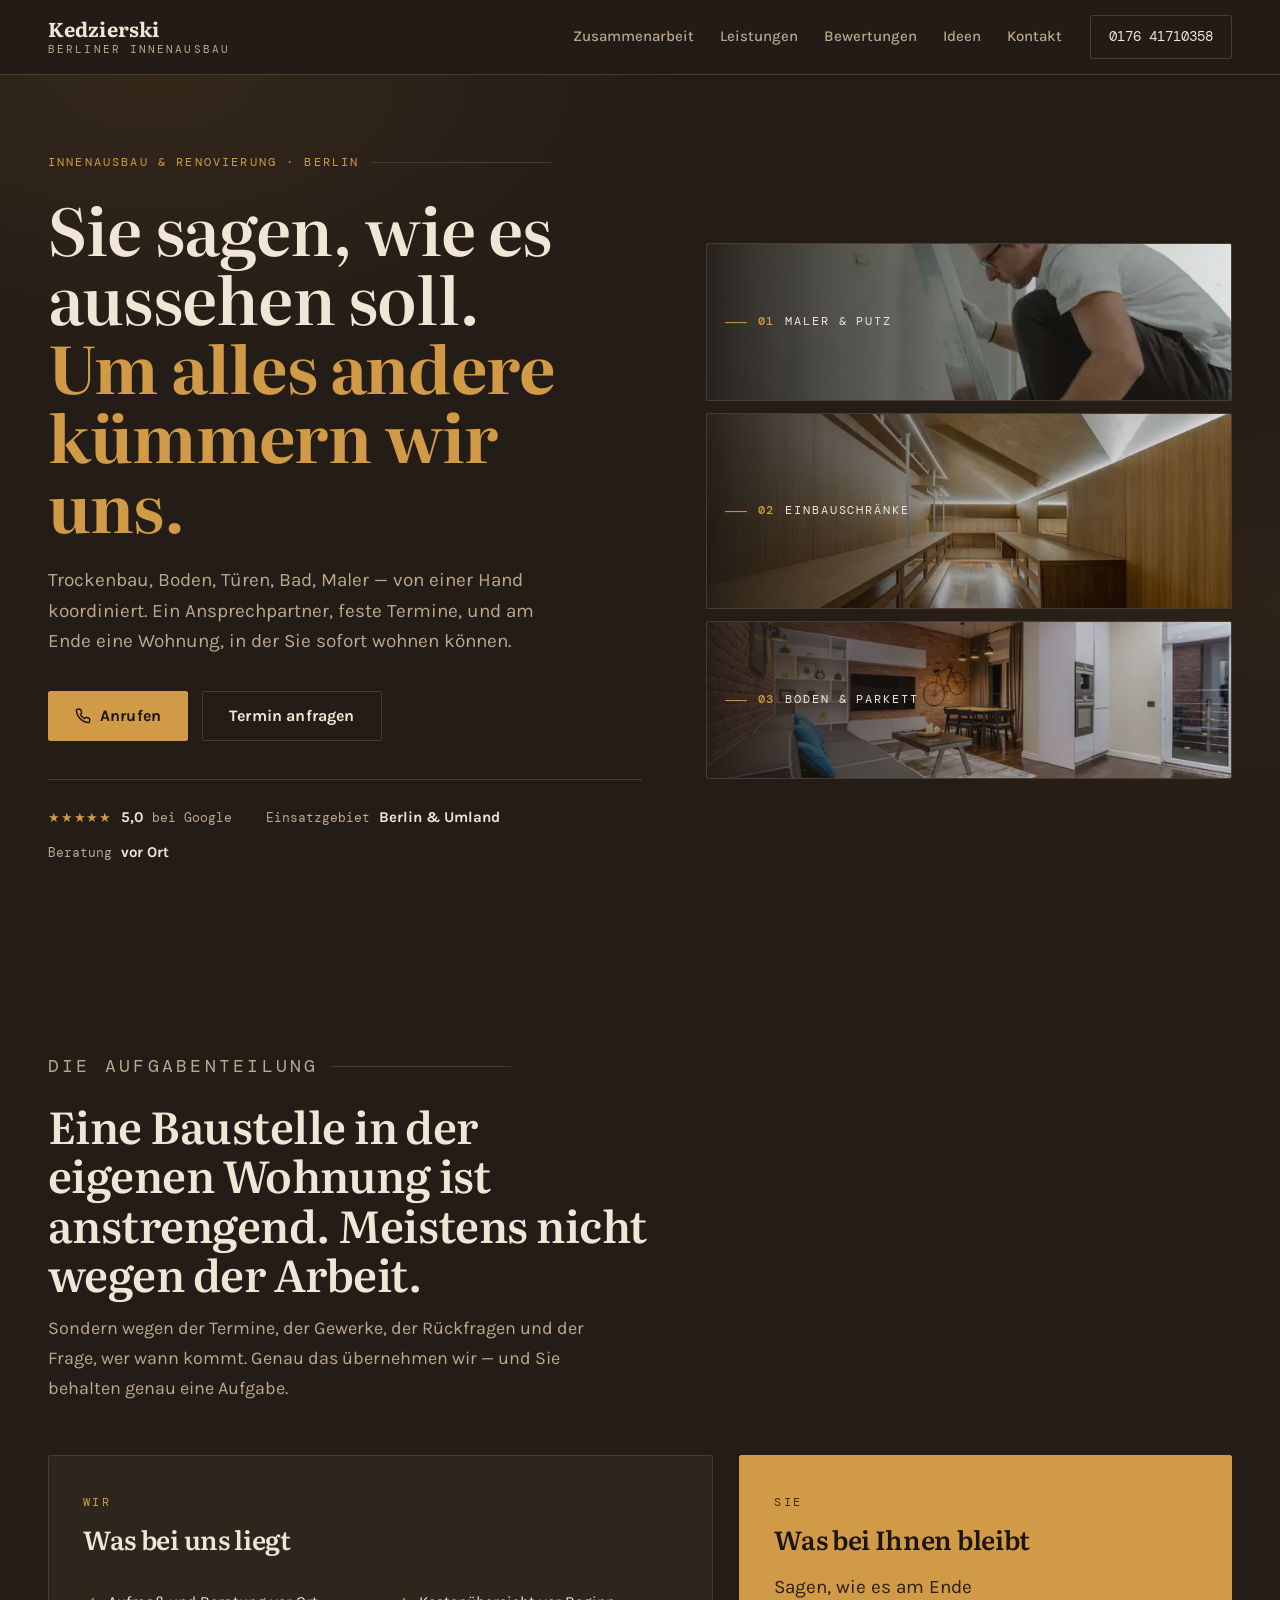
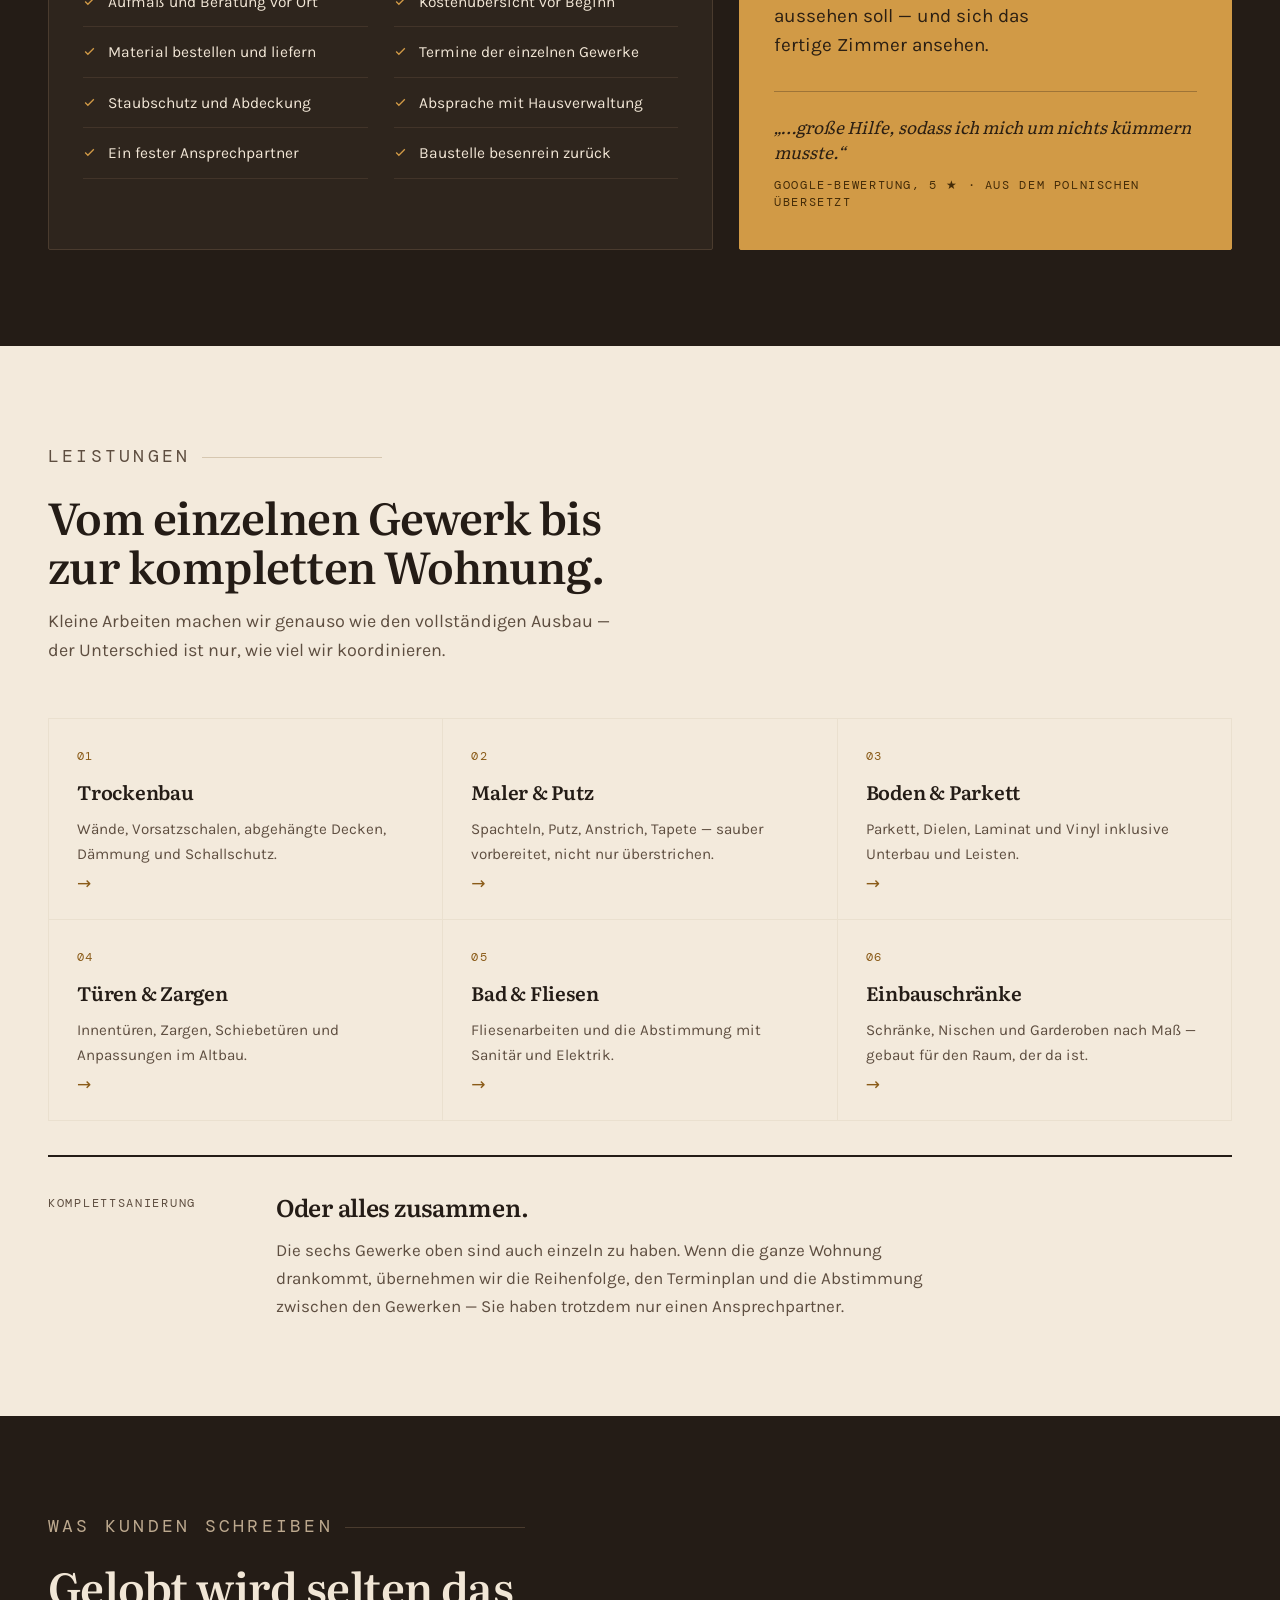
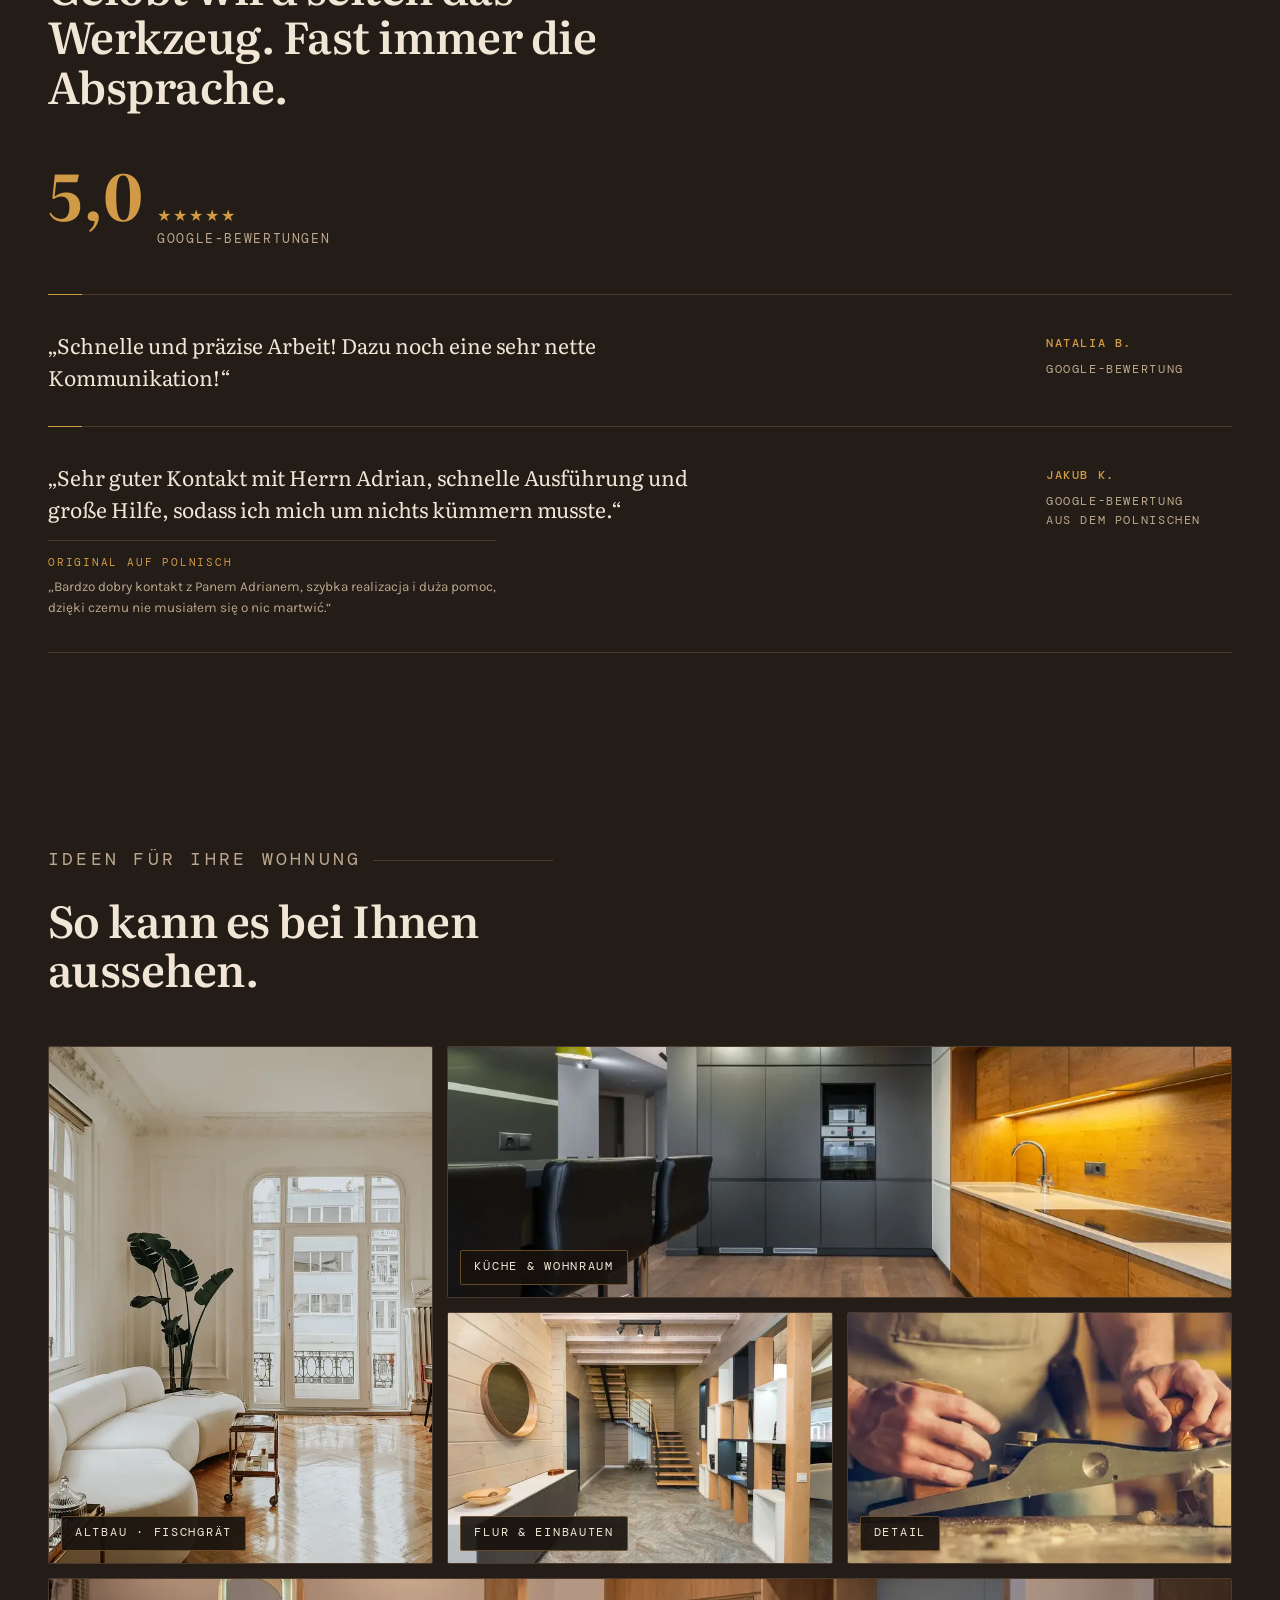
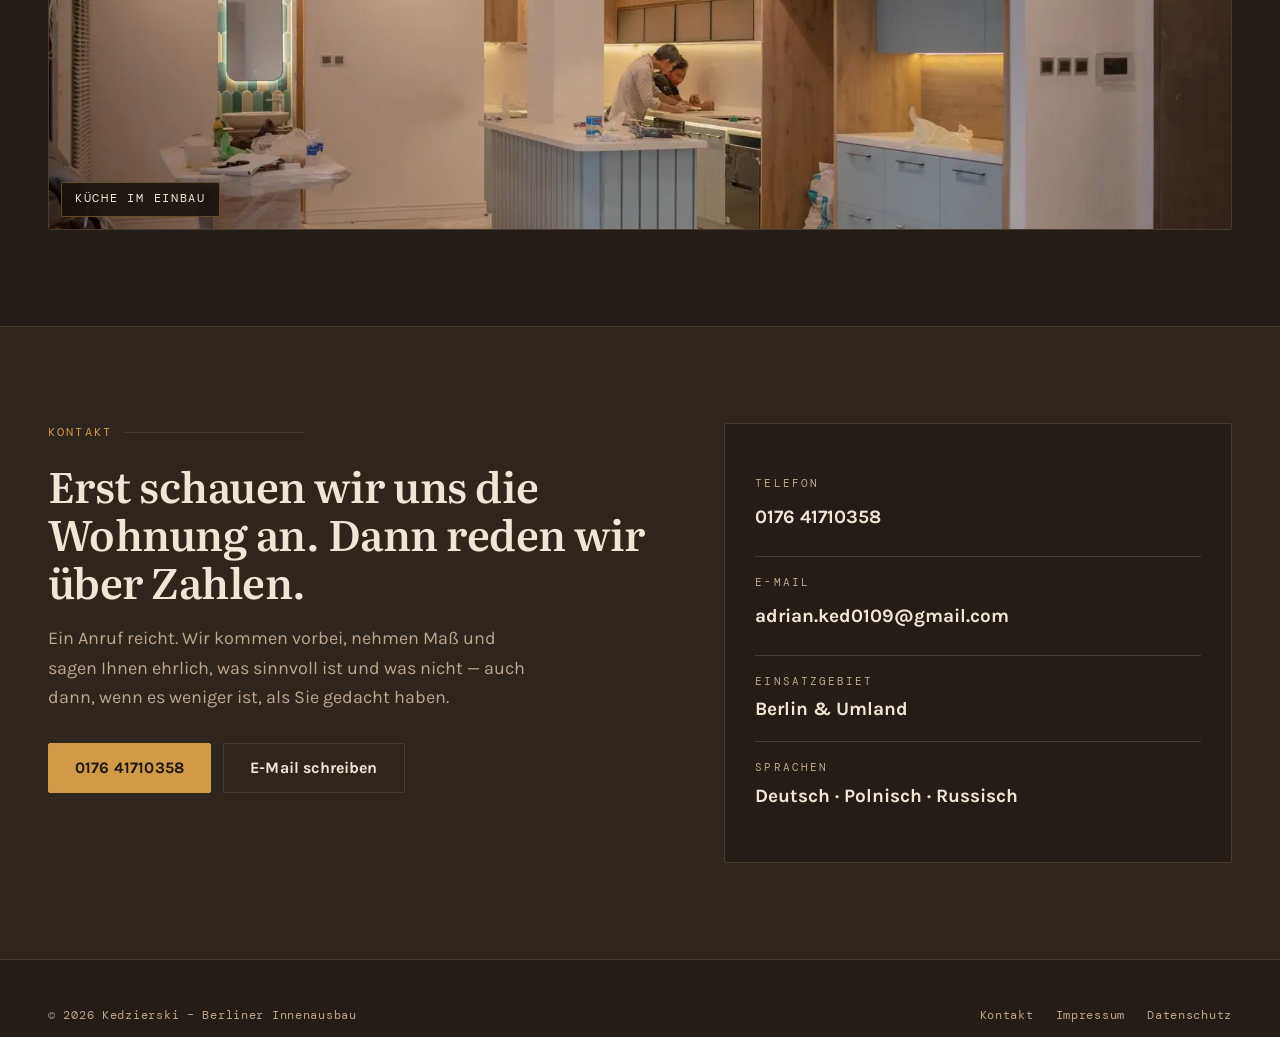
==== commit 086c4c66: "Deploy 2026-10-19T19:22 from kedzierski-site@75b1b1e" ====
--- a/index.html
+++ b/index.html
@@ -1,5 +1,5 @@
-<!DOCTYPE html><html lang="de" data-astro-cid-5hce7sga> <head><meta charset="utf-8"><meta name="viewport" content="width=device-width, initial-scale=1"><title>Innenausbau &amp; Renovierung Berlin | Kedzierski</title><meta name="description" content="Innenausbau und Renovierung in Berlin: Trockenbau, Maler &#38; Putz, Parkett, Türen, Bad &#38; Fliesen, Einbauschränke – einzeln oder als Komplettsanierung aus einer Hand."><link rel="canonical" href="https://kedzierski-innenausbau.de/"><meta name="theme-color" content="#241C16"><link rel="icon" href="/favicon.ico" sizes="32x32"><link rel="icon" href="/icon-192.png" type="image/png" sizes="192x192"><link rel="apple-touch-icon" href="/apple-touch-icon.png"><!-- share preview (WhatsApp, Facebook, Google Business links) --><meta property="og:type" content="website"><meta property="og:locale" content="de_DE"><meta property="og:site_name" content="Kedzierski – Berliner Innenausbau"><meta property="og:title" content="Innenausbau &#38; Renovierung Berlin | Kedzierski"><meta property="og:description" content="Innenausbau und Renovierung in Berlin: Trockenbau, Maler &#38; Putz, Parkett, Türen, Bad &#38; Fliesen, Einbauschränke – einzeln oder als Komplettsanierung aus einer Hand."><meta property="og:url" content="https://kedzierski-innenausbau.de/"><meta property="og:image" content="https://kedzierski-innenausbau.de/og.jpg"><meta property="og:image:width" content="1200"><meta property="og:image:height" content="630"><meta name="twitter:card" content="summary_large_image"><script type="application/ld+json">{"@context":"https://schema.org","@graph":[{"@type":"HomeAndConstructionBusiness","@id":"https://kedzierski-innenausbau.de/#betrieb","name":"Kedzierski – Berliner Innenausbau","url":"https://kedzierski-innenausbau.de/","telephone":"+4917641710358","email":"adrian.ked0109@gmail.com","image":"https://kedzierski-innenausbau.de/og.jpg","logo":"https://kedzierski-innenausbau.de/icon-512.png","address":{"@type":"PostalAddress","addressLocality":"Berlin","addressCountry":"DE"},"areaServed":{"@type":"City","name":"Berlin"},"hasMap":"https://maps.google.com/?cid=2458978748510472837","sameAs":["https://maps.google.com/?cid=2458978748510472837"],"hasOfferCatalog":{"@type":"OfferCatalog","name":"Leistungen","itemListElement":[{"@type":"Offer","itemOffered":{"@type":"Service","name":"Trockenbau","url":"https://kedzierski-innenausbau.de/trockenbau/"}},{"@type":"Offer","itemOffered":{"@type":"Service","name":"Maler & Putz","url":"https://kedzierski-innenausbau.de/maler-putz/"}},{"@type":"Offer","itemOffered":{"@type":"Service","name":"Boden & Parkett","url":"https://kedzierski-innenausbau.de/boden-parkett/"}},{"@type":"Offer","itemOffered":{"@type":"Service","name":"Türen & Zargen","url":"https://kedzierski-innenausbau.de/tueren-zargen/"}},{"@type":"Offer","itemOffered":{"@type":"Service","name":"Bad & Fliesen","url":"https://kedzierski-innenausbau.de/bad-fliesen/"}},{"@type":"Offer","itemOffered":{"@type":"Service","name":"Einbauschränke","url":"https://kedzierski-innenausbau.de/einbauschraenke/"}},{"@type":"Offer","itemOffered":{"@type":"Service","name":"Komplettsanierung"}}]}},{"@type":"WebSite","@id":"https://kedzierski-innenausbau.de/#website","url":"https://kedzierski-innenausbau.de/","name":"Kedzierski – Berliner Innenausbau","inLanguage":"de-DE","publisher":{"@id":"https://kedzierski-innenausbau.de/#betrieb"}}]}</script><!-- no Google Fonts, no Maps iframe, no third-party anything: nothing here needs consent --><link rel="stylesheet" href="/_astro/datenschutz.COICJlT1.css">
+<!DOCTYPE html><html lang="de" data-astro-cid-5hce7sga> <head><meta charset="utf-8"><meta name="viewport" content="width=device-width, initial-scale=1"><title>Innenausbau &amp; Renovierung Berlin | Kedzierski</title><meta name="description" content="Innenausbau und Renovierung in Berlin: Trockenbau, Maler &#38; Putz, Parkett, Türen, Bad &#38; Fliesen, Einbauschränke – einzeln oder als Komplettsanierung aus einer Hand."><link rel="canonical" href="https://kedzierski-innenausbau.de/"><meta name="theme-color" content="#241C16"><link rel="icon" href="/favicon.ico" sizes="32x32"><link rel="icon" href="/icon-192.png" type="image/png" sizes="192x192"><link rel="apple-touch-icon" href="/apple-touch-icon.png"><!-- share preview (WhatsApp, Facebook, Google Business links) --><meta property="og:type" content="website"><meta property="og:locale" content="de_DE"><meta property="og:site_name" content="Kedzierski – Berliner Innenausbau"><meta property="og:title" content="Innenausbau &#38; Renovierung Berlin | Kedzierski"><meta property="og:description" content="Innenausbau und Renovierung in Berlin: Trockenbau, Maler &#38; Putz, Parkett, Türen, Bad &#38; Fliesen, Einbauschränke – einzeln oder als Komplettsanierung aus einer Hand."><meta property="og:url" content="https://kedzierski-innenausbau.de/"><meta property="og:image" content="https://kedzierski-innenausbau.de/og.jpg"><meta property="og:image:width" content="1200"><meta property="og:image:height" content="630"><meta name="twitter:card" content="summary_large_image"><script type="application/ld+json">{"@context":"https://schema.org","@graph":[{"@type":"HomeAndConstructionBusiness","@id":"https://kedzierski-innenausbau.de/#betrieb","name":"Kedzierski – Berliner Innenausbau","url":"https://kedzierski-innenausbau.de/","telephone":"+4917641710358","email":"adrian.ked0109@gmail.com","image":"https://kedzierski-innenausbau.de/og.jpg","logo":"https://kedzierski-innenausbau.de/icon-512.png","address":{"@type":"PostalAddress","addressLocality":"Berlin","addressCountry":"DE"},"areaServed":{"@type":"City","name":"Berlin"},"knowsLanguage":["de","pl","ru"],"hasMap":"https://maps.google.com/?cid=2458978748510472837","sameAs":["https://maps.google.com/?cid=2458978748510472837"],"hasOfferCatalog":{"@type":"OfferCatalog","name":"Leistungen","itemListElement":[{"@type":"Offer","itemOffered":{"@type":"Service","name":"Trockenbau","url":"https://kedzierski-innenausbau.de/trockenbau/"}},{"@type":"Offer","itemOffered":{"@type":"Service","name":"Maler & Putz","url":"https://kedzierski-innenausbau.de/maler-putz/"}},{"@type":"Offer","itemOffered":{"@type":"Service","name":"Boden & Parkett","url":"https://kedzierski-innenausbau.de/boden-parkett/"}},{"@type":"Offer","itemOffered":{"@type":"Service","name":"Türen & Zargen","url":"https://kedzierski-innenausbau.de/tueren-zargen/"}},{"@type":"Offer","itemOffered":{"@type":"Service","name":"Bad & Fliesen","url":"https://kedzierski-innenausbau.de/bad-fliesen/"}},{"@type":"Offer","itemOffered":{"@type":"Service","name":"Einbauschränke","url":"https://kedzierski-innenausbau.de/einbauschraenke/"}},{"@type":"Offer","itemOffered":{"@type":"Service","name":"Komplettsanierung"}}]}},{"@type":"WebSite","@id":"https://kedzierski-innenausbau.de/#website","url":"https://kedzierski-innenausbau.de/","name":"Kedzierski – Berliner Innenausbau","inLanguage":"de-DE","publisher":{"@id":"https://kedzierski-innenausbau.de/#betrieb"}}]}</script><!-- no Google Fonts, no Maps iframe, no third-party anything: nothing here needs consent --><link rel="stylesheet" href="/_astro/datenschutz.COICJlT1.css">
 <link rel="stylesheet" href="/_astro/index.COWUiCpA.css"></head> <body data-astro-cid-5hce7sga> <header class="nav" data-astro-cid-5hce7sga> <div class="wrap nav-in" data-astro-cid-5hce7sga> <a class="brand" href="#top" data-astro-cid-5hce7sga> <b data-astro-cid-5hce7sga>Kedzierski</b> <span data-astro-cid-5hce7sga>Berliner Innenausbau</span> </a> <nav class="nav-links" data-astro-cid-5hce7sga> <a href="#ablauf" data-astro-cid-5hce7sga>Zusammenarbeit</a><a href="#leistungen" data-astro-cid-5hce7sga>Leistungen</a><a href="#bewertungen" data-astro-cid-5hce7sga>Bewertungen</a><a href="#arbeiten" data-astro-cid-5hce7sga>Ideen</a><a href="#kontakt" data-astro-cid-5hce7sga>Kontakt</a> </nav> <a class="nav-tel" href="tel:+4917641710358" data-astro-cid-5hce7sga>0176 41710358</a> </div> </header> <main id="top" data-astro-cid-5hce7sga>   <section class="hero" data-astro-cid-j7pv25f6> <div class="wrap hero-in" data-astro-cid-j7pv25f6> <div data-astro-cid-j7pv25f6> <p class="eyebrow" data-astro-cid-j7pv25f6>Innenausbau &amp; Renovierung · Berlin</p> <h1 data-astro-cid-j7pv25f6>Sie sagen, wie es aussehen soll. <em data-astro-cid-j7pv25f6>Um alles andere kümmern wir uns.</em></h1> <p class="hero-sub" data-astro-cid-j7pv25f6>Trockenbau, Boden, Türen, Bad, Maler — von einer Hand koordiniert. Ein Ansprechpartner, feste Termine, und am Ende eine Wohnung, in der Sie sofort wohnen können.</p> <div class="hero-cta" data-astro-cid-j7pv25f6> <a class="btn btn-solid" href="tel:+4917641710358" data-astro-cid-j7pv25f6> <svg width="16" height="16" viewBox="0 0 24 24" fill="none" stroke="currentColor" stroke-width="2.2" stroke-linecap="round" stroke-linejoin="round" aria-hidden="true" data-astro-cid-j7pv25f6><path d="M22 16.9v3a2 2 0 0 1-2.2 2 19.8 19.8 0 0 1-8.6-3.1 19.5 19.5 0 0 1-6-6A19.8 19.8 0 0 1 2.1 4.2 2 2 0 0 1 4.1 2h3a2 2 0 0 1 2 1.7c.1 1 .4 1.9.7 2.8a2 2 0 0 1-.5 2.1L8.1 9.9a16 16 0 0 0 6 6l1.3-1.2a2 2 0 0 1 2.1-.5c.9.3 1.8.6 2.8.7a2 2 0 0 1 1.7 2Z" data-astro-cid-j7pv25f6></path></svg> Anrufen </a> <a class="btn btn-ghost" href="#kontakt" data-astro-cid-j7pv25f6>Termin anfragen</a> </div> <div class="hero-facts" data-astro-cid-j7pv25f6> <p class="fact" data-astro-cid-j7pv25f6><span class="stars" data-astro-cid-j7pv25f6>★★★★★</span> <b data-astro-cid-j7pv25f6>5,0</b> bei Google</p> <p class="fact" data-astro-cid-j7pv25f6>Einsatzgebiet <b data-astro-cid-j7pv25f6>Berlin &amp; Umland</b></p> <p class="fact" data-astro-cid-j7pv25f6>Beratung <b data-astro-cid-j7pv25f6>vor Ort</b></p> </div> </div> <div class="slats" data-astro-cid-j7pv25f6> <a class="slat" href="/maler-putz/" data-astro-cid-j7pv25f6> <picture data-astro-cid-j7pv25f6><source type="image/webp" srcset="/images/w/pexels-6474192-640.webp 640w, /images/w/pexels-6474192-1100.webp 1100w, /images/w/pexels-6474192-1600.webp 1600w" sizes="(max-width: 900px) calc(100vw - 32px), 540px" data-astro-cid-j7pv25f6><img src="/images/pexels-6474192.jpg" alt="Handwerker verspachtelt mit einem Spachtel eine Wand im Innenausbau" width="1600" height="1067" loading="eager" data-astro-cid-j7pv25f6></picture> <span class="slat-label" data-astro-cid-j7pv25f6><i data-astro-cid-j7pv25f6></i><b data-astro-cid-j7pv25f6>01</b>Maler &amp; Putz</span> </a><a class="slat" href="/einbauschraenke/" data-astro-cid-j7pv25f6> <picture data-astro-cid-j7pv25f6><source type="image/webp" srcset="/images/w/pexels-20705883-640.webp 640w, /images/w/pexels-20705883-1100.webp 1100w, /images/w/pexels-20705883-1600.webp 1600w" sizes="(max-width: 900px) calc(100vw - 32px), 540px" data-astro-cid-j7pv25f6><img src="/images/pexels-20705883.jpg" alt="Begehbarer Kleiderschrank aus Nussbaumholz mit indirekter Beleuchtung" width="1600" height="1067" loading="eager" data-astro-cid-j7pv25f6></picture> <span class="slat-label" data-astro-cid-j7pv25f6><i data-astro-cid-j7pv25f6></i><b data-astro-cid-j7pv25f6>02</b>Einbauschränke</span> </a><a class="slat" href="/boden-parkett/" data-astro-cid-j7pv25f6> <picture data-astro-cid-j7pv25f6><source type="image/webp" srcset="/images/w/pexels-7018252-640.webp 640w, /images/w/pexels-7018252-1100.webp 1100w, /images/w/pexels-7018252-1600.webp 1600w" sizes="(max-width: 900px) calc(100vw - 32px), 540px" data-astro-cid-j7pv25f6><img src="/images/pexels-7018252.jpg" alt="Wohnzimmer mit dunklem Dielenboden und Ziegelwand nach dem Ausbau" width="1600" height="1067" loading="eager" data-astro-cid-j7pv25f6></picture> <span class="slat-label" data-astro-cid-j7pv25f6><i data-astro-cid-j7pv25f6></i><b data-astro-cid-j7pv25f6>03</b>Boden &amp; Parkett</span> </a> </div> </div> </section>  <section class="sec" id="ablauf" data-astro-cid-j7pv25f6> <div class="wrap" data-astro-cid-j7pv25f6> <div class="sec-head" data-astro-cid-j7pv25f6> <p class="eyebrow" data-astro-cid-j7pv25f6>Die Aufgabenteilung</p> <h2 data-astro-cid-j7pv25f6>Eine Baustelle in der eigenen Wohnung ist anstrengend. Meistens nicht wegen der Arbeit.</h2> <p class="sec-sub dark" data-astro-cid-j7pv25f6>Sondern wegen der Termine, der Gewerke, der Rückfragen und der Frage, wer wann kommt. Genau das übernehmen wir — und Sie behalten genau eine Aufgabe.</p> </div> <div class="split" data-astro-cid-j7pv25f6> <div class="col" data-astro-cid-j7pv25f6> <p class="col-tag" data-astro-cid-j7pv25f6>Wir</p> <h3 data-astro-cid-j7pv25f6>Was bei uns liegt</h3> <ul class="tasks" data-astro-cid-j7pv25f6> <li data-astro-cid-j7pv25f6> <svg viewBox="0 0 24 24" aria-hidden="true" data-astro-cid-j7pv25f6><path d="M20 6 9 17l-5-5" data-astro-cid-j7pv25f6></path></svg>Aufmaß und Beratung vor Ort </li><li data-astro-cid-j7pv25f6> <svg viewBox="0 0 24 24" aria-hidden="true" data-astro-cid-j7pv25f6><path d="M20 6 9 17l-5-5" data-astro-cid-j7pv25f6></path></svg>Kostenübersicht vor Beginn </li><li data-astro-cid-j7pv25f6> <svg viewBox="0 0 24 24" aria-hidden="true" data-astro-cid-j7pv25f6><path d="M20 6 9 17l-5-5" data-astro-cid-j7pv25f6></path></svg>Material bestellen und liefern </li><li data-astro-cid-j7pv25f6> <svg viewBox="0 0 24 24" aria-hidden="true" data-astro-cid-j7pv25f6><path d="M20 6 9 17l-5-5" data-astro-cid-j7pv25f6></path></svg>Termine der einzelnen Gewerke </li><li data-astro-cid-j7pv25f6> <svg viewBox="0 0 24 24" aria-hidden="true" data-astro-cid-j7pv25f6><path d="M20 6 9 17l-5-5" data-astro-cid-j7pv25f6></path></svg>Staubschutz und Abdeckung </li><li data-astro-cid-j7pv25f6> <svg viewBox="0 0 24 24" aria-hidden="true" data-astro-cid-j7pv25f6><path d="M20 6 9 17l-5-5" data-astro-cid-j7pv25f6></path></svg>Absprache mit Hausverwaltung </li><li data-astro-cid-j7pv25f6> <svg viewBox="0 0 24 24" aria-hidden="true" data-astro-cid-j7pv25f6><path d="M20 6 9 17l-5-5" data-astro-cid-j7pv25f6></path></svg>Ein fester Ansprechpartner </li><li data-astro-cid-j7pv25f6> <svg viewBox="0 0 24 24" aria-hidden="true" data-astro-cid-j7pv25f6><path d="M20 6 9 17l-5-5" data-astro-cid-j7pv25f6></path></svg>Baustelle besenrein zurück </li> </ul> </div> <div class="col accent" data-astro-cid-j7pv25f6> <p class="col-tag" data-astro-cid-j7pv25f6>Sie</p> <h3 data-astro-cid-j7pv25f6>Was bei Ihnen bleibt</h3> <p class="accent-body" data-astro-cid-j7pv25f6>Sagen, wie es am Ende aussehen soll — und sich das fertige Zimmer ansehen.</p> <blockquote class="accent-quote" data-astro-cid-j7pv25f6> „…große Hilfe, sodass ich mich um nichts kümmern musste.“ <cite data-astro-cid-j7pv25f6>Google-Bewertung, 5 ★ · aus dem Polnischen übersetzt</cite> </blockquote> </div> </div> </div> </section>  <section class="sec light" id="leistungen" data-astro-cid-j7pv25f6> <div class="wrap" data-astro-cid-j7pv25f6> <div class="sec-head" data-astro-cid-j7pv25f6> <p class="eyebrow on-light" data-astro-cid-j7pv25f6>Leistungen</p> <h2 data-astro-cid-j7pv25f6>Vom einzelnen Gewerk bis zur kompletten Wohnung.</h2> <p class="sec-sub" data-astro-cid-j7pv25f6>
 Kleine Arbeiten machen wir genauso wie den vollständigen Ausbau — der Unterschied
           ist nur, wie viel wir koordinieren.
-</p> </div> <div class="lv" data-astro-cid-j7pv25f6> <a class="lv-item" href="/trockenbau/" data-astro-cid-j7pv25f6> <p class="lv-n" data-astro-cid-j7pv25f6>01</p> <h3 data-astro-cid-j7pv25f6>Trockenbau</h3> <p class="lv-t" data-astro-cid-j7pv25f6>Wände, Vorsatzschalen, abgehängte Decken, Dämmung und Schallschutz.</p> <span class="lv-go" aria-hidden="true" data-astro-cid-j7pv25f6>→</span> </a><a class="lv-item" href="/maler-putz/" data-astro-cid-j7pv25f6> <p class="lv-n" data-astro-cid-j7pv25f6>02</p> <h3 data-astro-cid-j7pv25f6>Maler &amp; Putz</h3> <p class="lv-t" data-astro-cid-j7pv25f6>Spachteln, Putz, Anstrich, Tapete — sauber vorbereitet, nicht nur überstrichen.</p> <span class="lv-go" aria-hidden="true" data-astro-cid-j7pv25f6>→</span> </a><a class="lv-item" href="/boden-parkett/" data-astro-cid-j7pv25f6> <p class="lv-n" data-astro-cid-j7pv25f6>03</p> <h3 data-astro-cid-j7pv25f6>Boden &amp; Parkett</h3> <p class="lv-t" data-astro-cid-j7pv25f6>Parkett, Dielen, Laminat und Vinyl inklusive Unterbau und Leisten.</p> <span class="lv-go" aria-hidden="true" data-astro-cid-j7pv25f6>→</span> </a><a class="lv-item" href="/tueren-zargen/" data-astro-cid-j7pv25f6> <p class="lv-n" data-astro-cid-j7pv25f6>04</p> <h3 data-astro-cid-j7pv25f6>Türen &amp; Zargen</h3> <p class="lv-t" data-astro-cid-j7pv25f6>Innentüren, Zargen, Schiebetüren und Anpassungen im Altbau.</p> <span class="lv-go" aria-hidden="true" data-astro-cid-j7pv25f6>→</span> </a><a class="lv-item" href="/bad-fliesen/" data-astro-cid-j7pv25f6> <p class="lv-n" data-astro-cid-j7pv25f6>05</p> <h3 data-astro-cid-j7pv25f6>Bad &amp; Fliesen</h3> <p class="lv-t" data-astro-cid-j7pv25f6>Fliesenarbeiten und die Abstimmung mit Sanitär und Elektrik.</p> <span class="lv-go" aria-hidden="true" data-astro-cid-j7pv25f6>→</span> </a><a class="lv-item" href="/einbauschraenke/" data-astro-cid-j7pv25f6> <p class="lv-n" data-astro-cid-j7pv25f6>06</p> <h3 data-astro-cid-j7pv25f6>Einbauschränke</h3> <p class="lv-t" data-astro-cid-j7pv25f6>Schränke, Nischen und Garderoben nach Maß — gebaut für den Raum, der da ist.</p> <span class="lv-go" aria-hidden="true" data-astro-cid-j7pv25f6>→</span> </a> </div> <!-- Umbrella, deliberately NOT a tile: no number, no arrow, full width. --> <aside class="umbrella" data-astro-cid-j7pv25f6> <p class="um-label" data-astro-cid-j7pv25f6>Komplettsanierung</p> <div data-astro-cid-j7pv25f6> <h3 data-astro-cid-j7pv25f6>Oder alles zusammen.</h3> <p data-astro-cid-j7pv25f6>Die sechs Gewerke oben sind auch einzeln zu haben. Wenn die ganze Wohnung drankommt, übernehmen wir die Reihenfolge, den Terminplan und die Abstimmung zwischen den Gewerken — Sie haben trotzdem nur einen Ansprechpartner.</p> </div> </aside> </div> </section>  <section class="sec" id="bewertungen" data-astro-cid-j7pv25f6> <div class="wrap" data-astro-cid-j7pv25f6> <div class="sec-head" data-astro-cid-j7pv25f6> <p class="eyebrow" data-astro-cid-j7pv25f6>Was Kunden schreiben</p> <h2 data-astro-cid-j7pv25f6>Gelobt wird selten das Werkzeug. Fast immer die Absprache.</h2> </div> <div class="rev-top" data-astro-cid-j7pv25f6> <div class="score" data-astro-cid-j7pv25f6> <b data-astro-cid-j7pv25f6>5,0</b> <p class="meta" data-astro-cid-j7pv25f6><span class="stars" data-astro-cid-j7pv25f6>★★★★★</span>Google-Bewertungen</p> </div> </div> <div class="revs" data-astro-cid-j7pv25f6> <blockquote class="rev" data-astro-cid-j7pv25f6> <div class="rev-body" data-astro-cid-j7pv25f6> <p data-astro-cid-j7pv25f6>„Schnelle und präzise Arbeit! Dazu noch eine sehr nette Kommunikation!“</p>  </div> <footer data-astro-cid-j7pv25f6> <b data-astro-cid-j7pv25f6>Natalia B.</b>Google-Bewertung </footer> </blockquote><blockquote class="rev" data-astro-cid-j7pv25f6> <div class="rev-body" data-astro-cid-j7pv25f6> <p data-astro-cid-j7pv25f6>„Sehr guter Kontakt mit Herrn Adrian, schnelle Ausführung und große Hilfe, sodass ich mich um nichts kümmern musste.“</p> <p class="rev-orig" data-astro-cid-j7pv25f6> <span data-astro-cid-j7pv25f6>Original auf Polnisch</span> <i lang="pl" data-astro-cid-j7pv25f6>„Bardzo dobry kontakt z Panem Adrianem, szybka realizacja i duża pomoc, dzięki czemu nie musiałem się o nic martwić.“</i> </p> </div> <footer data-astro-cid-j7pv25f6> <b data-astro-cid-j7pv25f6>Jakub K.</b>Google-Bewertung<br data-astro-cid-j7pv25f6>aus dem Polnischen </footer> </blockquote> </div> </div> </section>  <section class="sec" id="arbeiten" data-astro-cid-j7pv25f6> <div class="wrap" data-astro-cid-j7pv25f6> <div class="sec-head" data-astro-cid-j7pv25f6> <p class="eyebrow" data-astro-cid-j7pv25f6>Ideen für Ihre Wohnung</p> <h2 data-astro-cid-j7pv25f6>So kann es bei Ihnen aussehen.</h2> </div> <div class="gal" data-astro-cid-j7pv25f6> <figure class="tile tall" data-astro-cid-j7pv25f6> <picture data-astro-cid-j7pv25f6><source type="image/webp" srcset="/images/w/pexels-7098014-640.webp 640w, /images/w/pexels-7098014-1100.webp 1100w, /images/w/pexels-7098014-1600.webp 1600w" sizes="(max-width: 900px) 100vw, 390px" data-astro-cid-j7pv25f6><img src="/images/pexels-7098014.jpg" alt="Heller Altbauraum mit Fischgrätparkett, Stuck und Balkontür" loading="lazy" decoding="async" data-astro-cid-j7pv25f6></picture> <figcaption class="tile-cap" data-astro-cid-j7pv25f6>Altbau · Fischgrät</figcaption> </figure><figure class="tile w2" data-astro-cid-j7pv25f6> <picture data-astro-cid-j7pv25f6><source type="image/webp" srcset="/images/w/pexels-8089079-640.webp 640w, /images/w/pexels-8089079-1100.webp 1100w, /images/w/pexels-8089079-1600.webp 1600w" sizes="(max-width: 900px) 100vw, 790px" data-astro-cid-j7pv25f6><img src="/images/pexels-8089079.jpg" alt="Küchenzeile aus Eiche mit indirekter Beleuchtung und dunklem Dielenboden" loading="lazy" decoding="async" data-astro-cid-j7pv25f6></picture> <figcaption class="tile-cap" data-astro-cid-j7pv25f6>Küche &amp; Wohnraum</figcaption> </figure><figure class="tile " data-astro-cid-j7pv25f6> <picture data-astro-cid-j7pv25f6><source type="image/webp" srcset="/images/w/pexels-7061391-640.webp 640w, /images/w/pexels-7061391-1100.webp 1100w, /images/w/pexels-7061391-1600.webp 1600w" sizes="(max-width: 900px) 50vw, 390px" data-astro-cid-j7pv25f6><img src="/images/pexels-7061391.jpg" alt="Flur mit Holzverkleidung, Treppe und eingebauten Regalen" loading="lazy" decoding="async" data-astro-cid-j7pv25f6></picture> <figcaption class="tile-cap" data-astro-cid-j7pv25f6>Flur &amp; Einbauten</figcaption> </figure><figure class="tile " data-astro-cid-j7pv25f6> <picture data-astro-cid-j7pv25f6><source type="image/webp" srcset="/images/w/pexels-374861-640.webp 640w, /images/w/pexels-374861-1100.webp 1100w, /images/w/pexels-374861-1600.webp 1600w" sizes="(max-width: 900px) 50vw, 390px" data-astro-cid-j7pv25f6><img src="/images/pexels-374861.jpg" alt="Handwerker bearbeitet ein Holzbrett mit einem Handhobel" loading="lazy" decoding="async" data-astro-cid-j7pv25f6></picture> <figcaption class="tile-cap" data-astro-cid-j7pv25f6>Detail</figcaption> </figure><figure class="tile w3" data-astro-cid-j7pv25f6> <picture data-astro-cid-j7pv25f6><source type="image/webp" srcset="/images/w/pexels-15124970-640.webp 640w, /images/w/pexels-15124970-1100.webp 1100w, /images/w/pexels-15124970-1600.webp 1600w" sizes="(max-width: 900px) 100vw, 1190px" data-astro-cid-j7pv25f6><img src="/images/pexels-15124970.jpg" alt="Handwerker beim Einbau einer Küche in einer Wohnung im Umbau" loading="lazy" decoding="async" data-astro-cid-j7pv25f6></picture> <figcaption class="tile-cap" data-astro-cid-j7pv25f6>Küche im Einbau</figcaption> </figure> </div>  </div> </section>  <section class="sec kontakt" id="kontakt" data-astro-cid-j7pv25f6> <div class="wrap k-grid" data-astro-cid-j7pv25f6> <div data-astro-cid-j7pv25f6> <p class="eyebrow" data-astro-cid-j7pv25f6>Kontakt</p> <h2 data-astro-cid-j7pv25f6>Erst schauen wir uns die Wohnung an. Dann reden wir über Zahlen.</h2> <p class="k-lead" data-astro-cid-j7pv25f6>Ein Anruf reicht. Wir kommen vorbei, nehmen Maß und sagen Ihnen ehrlich, was sinnvoll ist und was nicht — auch dann, wenn es weniger ist, als Sie gedacht haben.</p> <div class="k-btns" data-astro-cid-j7pv25f6> <a class="btn btn-solid" href="tel:+4917641710358" data-astro-cid-j7pv25f6>0176 41710358</a> <a class="btn btn-ghost" href="mailto:adrian.ked0109@gmail.com" data-astro-cid-j7pv25f6>E-Mail schreiben</a> </div> </div> <div class="k-card" data-astro-cid-j7pv25f6> <div class="k-row" data-astro-cid-j7pv25f6><span data-astro-cid-j7pv25f6>Telefon</span><a href="tel:+4917641710358" data-astro-cid-j7pv25f6>0176 41710358</a></div> <div class="k-row" data-astro-cid-j7pv25f6><span data-astro-cid-j7pv25f6>E-Mail</span><a href="mailto:adrian.ked0109@gmail.com" data-astro-cid-j7pv25f6>adrian.ked0109@gmail.com</a></div> <div class="k-row" data-astro-cid-j7pv25f6><span data-astro-cid-j7pv25f6>Einsatzgebiet</span><strong data-astro-cid-j7pv25f6>Berlin &amp; Umland</strong></div>  <div class="k-row" data-astro-cid-j7pv25f6><span data-astro-cid-j7pv25f6>Sprachen</span><strong data-astro-cid-j7pv25f6>Deutsch · Polnisch</strong></div> </div> </div> </section>  </main> <footer class="foot" data-astro-cid-5hce7sga> <div class="wrap foot-in" data-astro-cid-5hce7sga> <p data-astro-cid-5hce7sga>© 2026 Kedzierski – Berliner Innenausbau</p> <nav data-astro-cid-5hce7sga> <a href="#kontakt" data-astro-cid-5hce7sga>Kontakt</a> <a href="/impressum/" data-astro-cid-5hce7sga>Impressum</a> <a href="/datenschutz/" data-astro-cid-5hce7sga>Datenschutz</a> </nav> </div> </footer>  </body> </html> +</p> </div> <div class="lv" data-astro-cid-j7pv25f6> <a class="lv-item" href="/trockenbau/" data-astro-cid-j7pv25f6> <p class="lv-n" data-astro-cid-j7pv25f6>01</p> <h3 data-astro-cid-j7pv25f6>Trockenbau</h3> <p class="lv-t" data-astro-cid-j7pv25f6>Wände, Vorsatzschalen, abgehängte Decken, Dämmung und Schallschutz.</p> <span class="lv-go" aria-hidden="true" data-astro-cid-j7pv25f6>→</span> </a><a class="lv-item" href="/maler-putz/" data-astro-cid-j7pv25f6> <p class="lv-n" data-astro-cid-j7pv25f6>02</p> <h3 data-astro-cid-j7pv25f6>Maler &amp; Putz</h3> <p class="lv-t" data-astro-cid-j7pv25f6>Spachteln, Putz, Anstrich, Tapete — sauber vorbereitet, nicht nur überstrichen.</p> <span class="lv-go" aria-hidden="true" data-astro-cid-j7pv25f6>→</span> </a><a class="lv-item" href="/boden-parkett/" data-astro-cid-j7pv25f6> <p class="lv-n" data-astro-cid-j7pv25f6>03</p> <h3 data-astro-cid-j7pv25f6>Boden &amp; Parkett</h3> <p class="lv-t" data-astro-cid-j7pv25f6>Parkett, Dielen, Laminat und Vinyl inklusive Unterbau und Leisten.</p> <span class="lv-go" aria-hidden="true" data-astro-cid-j7pv25f6>→</span> </a><a class="lv-item" href="/tueren-zargen/" data-astro-cid-j7pv25f6> <p class="lv-n" data-astro-cid-j7pv25f6>04</p> <h3 data-astro-cid-j7pv25f6>Türen &amp; Zargen</h3> <p class="lv-t" data-astro-cid-j7pv25f6>Innentüren, Zargen, Schiebetüren und Anpassungen im Altbau.</p> <span class="lv-go" aria-hidden="true" data-astro-cid-j7pv25f6>→</span> </a><a class="lv-item" href="/bad-fliesen/" data-astro-cid-j7pv25f6> <p class="lv-n" data-astro-cid-j7pv25f6>05</p> <h3 data-astro-cid-j7pv25f6>Bad &amp; Fliesen</h3> <p class="lv-t" data-astro-cid-j7pv25f6>Fliesenarbeiten und die Abstimmung mit Sanitär und Elektrik.</p> <span class="lv-go" aria-hidden="true" data-astro-cid-j7pv25f6>→</span> </a><a class="lv-item" href="/einbauschraenke/" data-astro-cid-j7pv25f6> <p class="lv-n" data-astro-cid-j7pv25f6>06</p> <h3 data-astro-cid-j7pv25f6>Einbauschränke</h3> <p class="lv-t" data-astro-cid-j7pv25f6>Schränke, Nischen und Garderoben nach Maß — gebaut für den Raum, der da ist.</p> <span class="lv-go" aria-hidden="true" data-astro-cid-j7pv25f6>→</span> </a> </div> <!-- Umbrella, deliberately NOT a tile: no number, no arrow, full width. --> <aside class="umbrella" data-astro-cid-j7pv25f6> <p class="um-label" data-astro-cid-j7pv25f6>Komplettsanierung</p> <div data-astro-cid-j7pv25f6> <h3 data-astro-cid-j7pv25f6>Oder alles zusammen.</h3> <p data-astro-cid-j7pv25f6>Die sechs Gewerke oben sind auch einzeln zu haben. Wenn die ganze Wohnung drankommt, übernehmen wir die Reihenfolge, den Terminplan und die Abstimmung zwischen den Gewerken — Sie haben trotzdem nur einen Ansprechpartner.</p> </div> </aside> </div> </section>  <section class="sec" id="bewertungen" data-astro-cid-j7pv25f6> <div class="wrap" data-astro-cid-j7pv25f6> <div class="sec-head" data-astro-cid-j7pv25f6> <p class="eyebrow" data-astro-cid-j7pv25f6>Was Kunden schreiben</p> <h2 data-astro-cid-j7pv25f6>Gelobt wird selten das Werkzeug. Fast immer die Absprache.</h2> </div> <div class="rev-top" data-astro-cid-j7pv25f6> <div class="score" data-astro-cid-j7pv25f6> <b data-astro-cid-j7pv25f6>5,0</b> <p class="meta" data-astro-cid-j7pv25f6><span class="stars" data-astro-cid-j7pv25f6>★★★★★</span>Google-Bewertungen</p> </div> </div> <div class="revs" data-astro-cid-j7pv25f6> <blockquote class="rev" data-astro-cid-j7pv25f6> <div class="rev-body" data-astro-cid-j7pv25f6> <p data-astro-cid-j7pv25f6>„Schnelle und präzise Arbeit! Dazu noch eine sehr nette Kommunikation!“</p>  </div> <footer data-astro-cid-j7pv25f6> <b data-astro-cid-j7pv25f6>Natalia B.</b>Google-Bewertung </footer> </blockquote><blockquote class="rev" data-astro-cid-j7pv25f6> <div class="rev-body" data-astro-cid-j7pv25f6> <p data-astro-cid-j7pv25f6>„Sehr guter Kontakt mit Herrn Adrian, schnelle Ausführung und große Hilfe, sodass ich mich um nichts kümmern musste.“</p> <p class="rev-orig" data-astro-cid-j7pv25f6> <span data-astro-cid-j7pv25f6>Original auf Polnisch</span> <i lang="pl" data-astro-cid-j7pv25f6>„Bardzo dobry kontakt z Panem Adrianem, szybka realizacja i duża pomoc, dzięki czemu nie musiałem się o nic martwić.“</i> </p> </div> <footer data-astro-cid-j7pv25f6> <b data-astro-cid-j7pv25f6>Jakub K.</b>Google-Bewertung<br data-astro-cid-j7pv25f6>aus dem Polnischen </footer> </blockquote> </div> </div> </section>  <section class="sec" id="arbeiten" data-astro-cid-j7pv25f6> <div class="wrap" data-astro-cid-j7pv25f6> <div class="sec-head" data-astro-cid-j7pv25f6> <p class="eyebrow" data-astro-cid-j7pv25f6>Ideen für Ihre Wohnung</p> <h2 data-astro-cid-j7pv25f6>So kann es bei Ihnen aussehen.</h2> </div> <div class="gal" data-astro-cid-j7pv25f6> <figure class="tile tall" data-astro-cid-j7pv25f6> <picture data-astro-cid-j7pv25f6><source type="image/webp" srcset="/images/w/pexels-7098014-640.webp 640w, /images/w/pexels-7098014-1100.webp 1100w, /images/w/pexels-7098014-1600.webp 1600w" sizes="(max-width: 900px) 100vw, 390px" data-astro-cid-j7pv25f6><img src="/images/pexels-7098014.jpg" alt="Heller Altbauraum mit Fischgrätparkett, Stuck und Balkontür" loading="lazy" decoding="async" data-astro-cid-j7pv25f6></picture> <figcaption class="tile-cap" data-astro-cid-j7pv25f6>Altbau · Fischgrät</figcaption> </figure><figure class="tile w2" data-astro-cid-j7pv25f6> <picture data-astro-cid-j7pv25f6><source type="image/webp" srcset="/images/w/pexels-8089079-640.webp 640w, /images/w/pexels-8089079-1100.webp 1100w, /images/w/pexels-8089079-1600.webp 1600w" sizes="(max-width: 900px) 100vw, 790px" data-astro-cid-j7pv25f6><img src="/images/pexels-8089079.jpg" alt="Küchenzeile aus Eiche mit indirekter Beleuchtung und dunklem Dielenboden" loading="lazy" decoding="async" data-astro-cid-j7pv25f6></picture> <figcaption class="tile-cap" data-astro-cid-j7pv25f6>Küche &amp; Wohnraum</figcaption> </figure><figure class="tile " data-astro-cid-j7pv25f6> <picture data-astro-cid-j7pv25f6><source type="image/webp" srcset="/images/w/pexels-7061391-640.webp 640w, /images/w/pexels-7061391-1100.webp 1100w, /images/w/pexels-7061391-1600.webp 1600w" sizes="(max-width: 900px) 50vw, 390px" data-astro-cid-j7pv25f6><img src="/images/pexels-7061391.jpg" alt="Flur mit Holzverkleidung, Treppe und eingebauten Regalen" loading="lazy" decoding="async" data-astro-cid-j7pv25f6></picture> <figcaption class="tile-cap" data-astro-cid-j7pv25f6>Flur &amp; Einbauten</figcaption> </figure><figure class="tile " data-astro-cid-j7pv25f6> <picture data-astro-cid-j7pv25f6><source type="image/webp" srcset="/images/w/pexels-374861-640.webp 640w, /images/w/pexels-374861-1100.webp 1100w, /images/w/pexels-374861-1600.webp 1600w" sizes="(max-width: 900px) 50vw, 390px" data-astro-cid-j7pv25f6><img src="/images/pexels-374861.jpg" alt="Handwerker bearbeitet ein Holzbrett mit einem Handhobel" loading="lazy" decoding="async" data-astro-cid-j7pv25f6></picture> <figcaption class="tile-cap" data-astro-cid-j7pv25f6>Detail</figcaption> </figure><figure class="tile w3" data-astro-cid-j7pv25f6> <picture data-astro-cid-j7pv25f6><source type="image/webp" srcset="/images/w/pexels-15124970-640.webp 640w, /images/w/pexels-15124970-1100.webp 1100w, /images/w/pexels-15124970-1600.webp 1600w" sizes="(max-width: 900px) 100vw, 1190px" data-astro-cid-j7pv25f6><img src="/images/pexels-15124970.jpg" alt="Handwerker beim Einbau einer Küche in einer Wohnung im Umbau" loading="lazy" decoding="async" data-astro-cid-j7pv25f6></picture> <figcaption class="tile-cap" data-astro-cid-j7pv25f6>Küche im Einbau</figcaption> </figure> </div>  </div> </section>  <section class="sec kontakt" id="kontakt" data-astro-cid-j7pv25f6> <div class="wrap k-grid" data-astro-cid-j7pv25f6> <div data-astro-cid-j7pv25f6> <p class="eyebrow" data-astro-cid-j7pv25f6>Kontakt</p> <h2 data-astro-cid-j7pv25f6>Erst schauen wir uns die Wohnung an. Dann reden wir über Zahlen.</h2> <p class="k-lead" data-astro-cid-j7pv25f6>Ein Anruf reicht. Wir kommen vorbei, nehmen Maß und sagen Ihnen ehrlich, was sinnvoll ist und was nicht — auch dann, wenn es weniger ist, als Sie gedacht haben.</p> <div class="k-btns" data-astro-cid-j7pv25f6> <a class="btn btn-solid" href="tel:+4917641710358" data-astro-cid-j7pv25f6>0176 41710358</a> <a class="btn btn-ghost" href="mailto:adrian.ked0109@gmail.com" data-astro-cid-j7pv25f6>E-Mail schreiben</a> </div> </div> <div class="k-card" data-astro-cid-j7pv25f6> <div class="k-row" data-astro-cid-j7pv25f6><span data-astro-cid-j7pv25f6>Telefon</span><a href="tel:+4917641710358" data-astro-cid-j7pv25f6>0176 41710358</a></div> <div class="k-row" data-astro-cid-j7pv25f6><span data-astro-cid-j7pv25f6>E-Mail</span><a href="mailto:adrian.ked0109@gmail.com" data-astro-cid-j7pv25f6>adrian.ked0109@gmail.com</a></div> <div class="k-row" data-astro-cid-j7pv25f6><span data-astro-cid-j7pv25f6>Einsatzgebiet</span><strong data-astro-cid-j7pv25f6>Berlin &amp; Umland</strong></div>  <div class="k-row" data-astro-cid-j7pv25f6><span data-astro-cid-j7pv25f6>Sprachen</span><strong data-astro-cid-j7pv25f6>Deutsch · Polnisch · Russisch</strong></div> </div> </div> </section>  </main> <footer class="foot" data-astro-cid-5hce7sga> <div class="wrap foot-in" data-astro-cid-5hce7sga> <p data-astro-cid-5hce7sga>© 2026 Kedzierski – Berliner Innenausbau</p> <nav data-astro-cid-5hce7sga> <a href="#kontakt" data-astro-cid-5hce7sga>Kontakt</a> <a href="/impressum/" data-astro-cid-5hce7sga>Impressum</a> <a href="/datenschutz/" data-astro-cid-5hce7sga>Datenschutz</a> </nav> </div> </footer>  </body> </html> 
